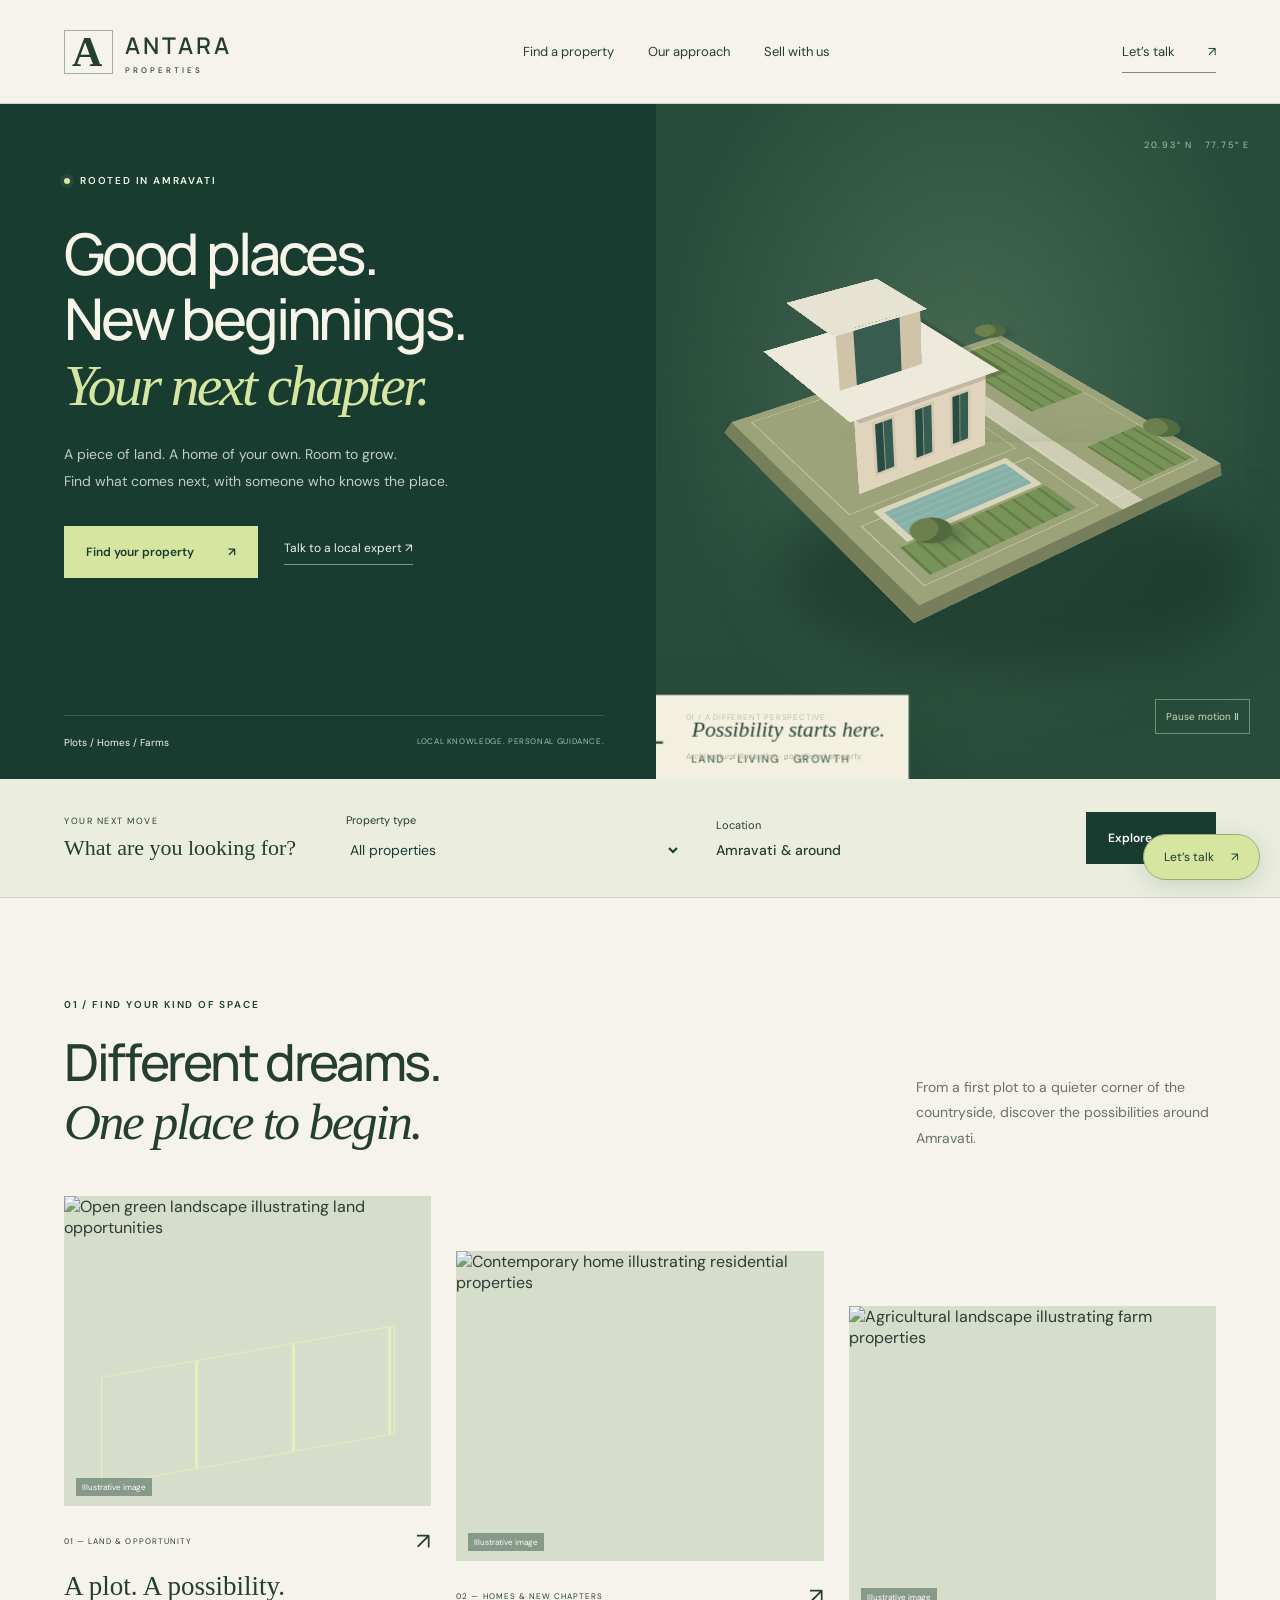
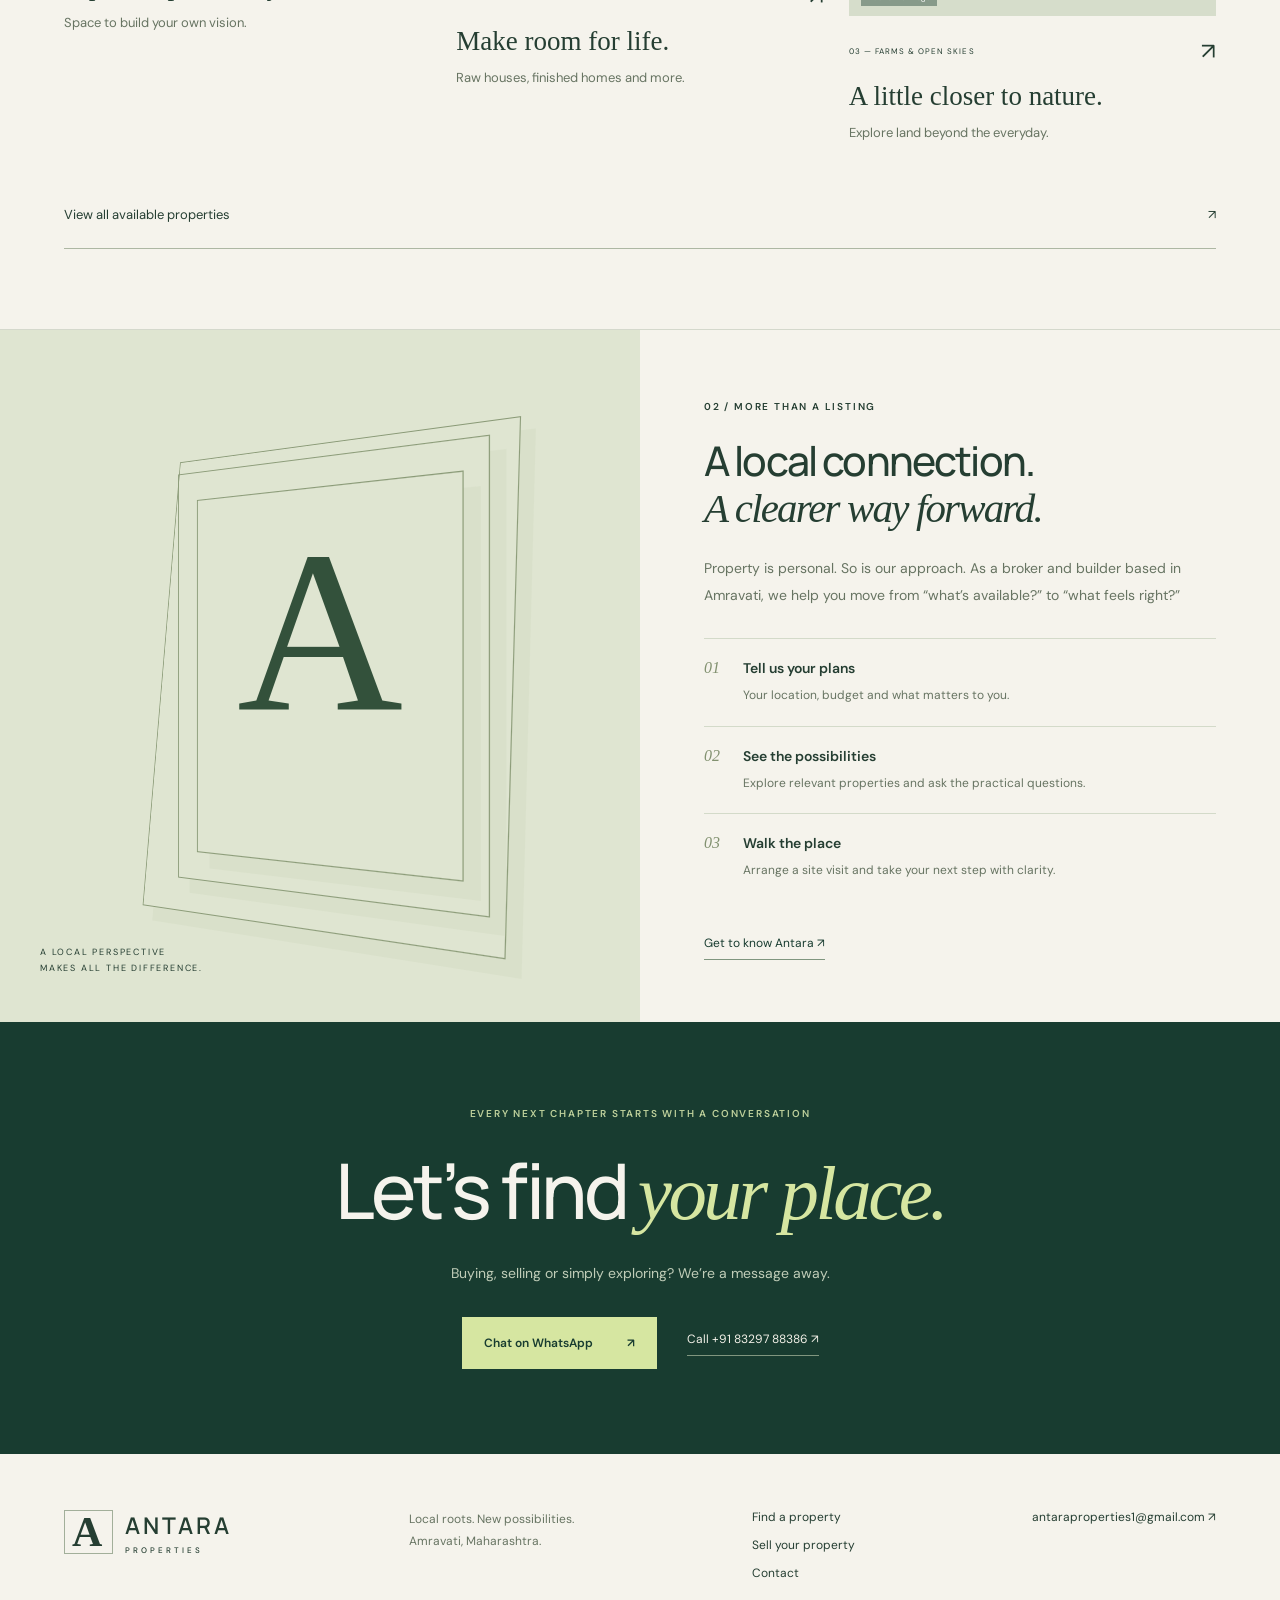
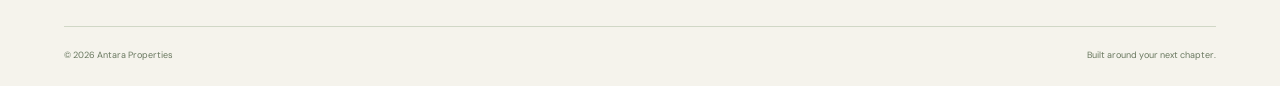
==== index.html @ 71b314fd "Redesign Antara homepage and make property photos optional" ====
<!doctype html>
<html lang="en"><head><meta charset="utf-8"><meta name="viewport" content="width=device-width,initial-scale=1"><meta name="description" content="Discover plots, farms, homes and builder properties in Amravati. A local property journey with Antara Properties."><meta name="theme-color" content="#183c30"><title>Antara Properties — Space for your next chapter</title><link rel="stylesheet" href="landing.css"><script defer src="config.js"></script><script defer src="landing.js"></script></head>
<body><header class="site-header"><a href="index.html" class="logo" aria-label="Antara Properties home"><span class="logo-symbol">A</span><span>ANTARA<small>PROPERTIES</small></span></a><nav aria-label="Main navigation"><a href="properties.html">Find a property</a><a href="#approach">Our approach</a><a href="sell-property.html">Sell with us</a></nav><a class="nav-contact" href="https://wa.me/918329788386" data-whatsapp>Let’s talk <span>↗</span></a></header>
<main><section class="hero" id="hero"><div class="hero-copy"><p class="overline"><span class="location-dot"></span> ROOTED IN AMRAVATI</p><h1>Good places.<br>New beginnings.<br><em>Your next chapter.</em></h1><p class="intro">A piece of land. A home of your own. Room to grow.<br>Find what comes next, with someone who knows the place.</p><div class="hero-actions"><a class="button light" href="properties.html">Find your property <span>↗</span></a><a class="text-link" href="https://wa.me/918329788386" data-whatsapp>Talk to a local expert <span>↗</span></a></div><div class="hero-bottom"><span>Plots / Homes / Farms</span><span>LOCAL KNOWLEDGE. PERSONAL GUIDANCE.</span></div></div>
<div class="hero-art" aria-label="Architectural illustration of a home and its surrounding land"><div class="art-grid"></div><span class="coordinate">20.93° N &nbsp; 77.75° E</span><div class="scene" id="scene"><div class="land-shadow"></div><div class="terrain"><div class="parcel p1"></div><div class="parcel p2"></div><div class="parcel p3"></div><div class="path"></div><div class="pool"></div><div class="garden g1"></div><div class="garden g2"></div><div class="garden g3"></div><div class="building"><div class="wall front"><i></i><i></i><i></i></div><div class="wall side"><i></i><i></i></div><div class="roof"></div><div class="upper-front"></div><div class="upper-side"></div><div class="upper-roof"></div></div><div class="tree t1"><i></i></div><div class="tree t2"><i></i></div><div class="tree t3"><i></i></div></div><div class="floating-label"><span class="tiny-cross">＋</span><div>Possibility starts here.<small>LAND · LIVING · GROWTH</small></div></div></div><div class="art-footer"><span>01 / A DIFFERENT PERSPECTIVE</span><button id="motionToggle" type="button" aria-pressed="false">Pause motion Ⅱ</button></div><span class="illustration-note">Architectural illustration · not a listed property</span></div></section>
<section class="search-strip" aria-label="Quick property search"><div><small>YOUR NEXT MOVE</small><strong>What are you looking for?</strong></div><form action="properties.html" id="quickSearch"><label><span>Property type</span><select id="category"><option value="all">All properties</option><option value="plot">Plots</option><option value="farm">Farm land</option><option value="unfinished_house">Raw houses</option><option value="row_house">Row houses</option><option value="flat">Flats</option><option value="villa">Villas</option><option value="builder_project">Builder projects</option></select></label><div class="search-location"><span>Location</span><strong>Amravati & around</strong></div><button class="button dark" type="submit">Explore <span>↗</span></button></form></section>
<section class="collection" id="collection"><div class="section-heading"><div><p class="overline">01 / FIND YOUR KIND OF SPACE</p><h2>Different dreams.<br><em>One place to begin.</em></h2></div><p>From a first plot to a quieter corner of the countryside, discover the possibilities around Amravati.</p></div><div class="category-grid"><a class="category-card plot-card" href="properties.html#plot"><div class="card-image"><img src="https://images.unsplash.com/photo-1500382017468-9049fed747ef?auto=format&fit=crop&w=1000&q=85" loading="lazy" alt="Open green landscape illustrating land opportunities"><div class="plot-lines"></div><span class="image-note">Illustrative image</span></div><div class="card-meta"><span>01 — LAND & OPPORTUNITY</span><span>↗</span></div><h3>A plot. A possibility.</h3><p>Space to build your own vision.</p></a><a class="category-card house-card" href="properties.html#unfinished_house"><div class="card-image"><img src="https://images.unsplash.com/photo-1600585154340-be6161a56a0c?auto=format&fit=crop&w=1000&q=85" loading="lazy" alt="Contemporary home illustrating residential properties"><span class="image-note">Illustrative image</span></div><div class="card-meta"><span>02 — HOMES & NEW CHAPTERS</span><span>↗</span></div><h3>Make room for life.</h3><p>Raw houses, finished homes and more.</p></a><a class="category-card farm-card" href="properties.html#farm"><div class="card-image"><img src="https://images.unsplash.com/photo-1500076656116-558758c991c1?auto=format&fit=crop&w=1000&q=85" loading="lazy" alt="Agricultural landscape illustrating farm properties"><span class="image-note">Illustrative image</span></div><div class="card-meta"><span>03 — FARMS & OPEN SKIES</span><span>↗</span></div><h3>A little closer to nature.</h3><p>Explore land beyond the everyday.</p></a></div><a class="all-properties" href="properties.html">View all available properties <span>↗</span></a></section>
<section class="perspective" id="approach"><div class="perspective-art" aria-hidden="true"><div class="frame frame-one"></div><div class="frame frame-two"></div><div class="frame frame-three"></div><span class="frame-word">A</span><span class="frame-caption">A LOCAL PERSPECTIVE<br>MAKES ALL THE DIFFERENCE.</span></div><div class="perspective-copy"><p class="overline">02 / MORE THAN A LISTING</p><h2>A local connection.<br><em>A clearer way forward.</em></h2><p>Property is personal. So is our approach. As a broker and builder based in Amravati, we help you move from “what’s available?” to “what feels right?”</p><div class="process"><div><span>01</span><div><h3>Tell us your plans</h3><p>Your location, budget and what matters to you.</p></div></div><div><span>02</span><div><h3>See the possibilities</h3><p>Explore relevant properties and ask the practical questions.</p></div></div><div><span>03</span><div><h3>Walk the place</h3><p>Arrange a site visit and take your next step with clarity.</p></div></div></div><a class="text-link green" href="about.html">Get to know Antara <span>↗</span></a></div></section>
<section class="conversation"><p class="overline">EVERY NEXT CHAPTER STARTS WITH A CONVERSATION</p><h2>Let’s find <em>your place.</em></h2><p>Buying, selling or simply exploring? We’re a message away.</p><div><a class="button light" href="https://wa.me/918329788386" data-whatsapp>Chat on WhatsApp <span>↗</span></a><a class="text-link" href="tel:+918329788386">Call +91 83297 88386 ↗</a></div></section></main>
<footer><div class="footer-main"><a class="logo" href="index.html"><span class="logo-symbol">A</span><span>ANTARA<small>PROPERTIES</small></span></a><p>Local roots. New possibilities.<br>Amravati, Maharashtra.</p><div><a href="properties.html">Find a property</a><a href="sell-property.html">Sell your property</a><a href="contact.html">Contact</a></div><a class="footer-email" href="mailto:antaraproperties1@gmail.com">antaraproperties1@gmail.com ↗</a></div><div class="footer-bottom"><span>© <span id="year">2026</span> Antara Properties</span><span>Built around your next chapter.</span></div></footer><a class="floating-wa" href="https://wa.me/918329788386" data-whatsapp aria-label="Chat with Antara on WhatsApp">Let’s talk <span>↗</span></a></body></html>
---- landing.css ----
@import url('https://fonts.googleapis.com/css2?family=DM+Sans:wght@400;500;600;700&family=Manrope:wght@400;500;600;700&display=swap');
:root{--forest:#183c30;--ink:#253e32;--cream:#f5f3ec;--lime:#d6e6a1;--motion:1}*{box-sizing:border-box}body{margin:0;background:var(--cream);color:var(--ink);font-family:'DM Sans',sans-serif}a{color:inherit;text-decoration:none}button,input,select{font:inherit}button,a,select{-webkit-tap-highlight-color:transparent}button{cursor:pointer}button:focus-visible,a:focus-visible,select:focus-visible{outline:3px solid #a68b3b;outline-offset:5px}h1,h2,h3,p{margin:0}em{font-family:Georgia,serif;font-weight:400}h2{font:500 clamp(34px,4vw,56px)/1.13 'Manrope',sans-serif;letter-spacing:-.045em}.site-header{height:104px;padding:0 5%;display:flex;align-items:center;justify-content:space-between;border-bottom:1px solid #ced3c8;background:var(--cream);position:relative;z-index:5}.logo{display:flex;gap:12px;align-items:center;font:600 23px 'Manrope',sans-serif;letter-spacing:.12em}.logo small{display:block;font:500 8px 'DM Sans';letter-spacing:.38em;margin-top:4px}.logo-symbol{font-family:Georgia,serif;font-size:42px;line-height:1;border:1px solid #a2af9a;padding:0 7px}.site-header nav{display:flex;gap:34px;font-size:13px}.nav-contact{border-bottom:1px solid #7c8b78;padding:12px 0;font-size:13px}.nav-contact span{margin-left:30px}.hero{display:grid;grid-template-columns:1.05fr 1fr;min-height:675px;background:var(--forest);color:#f7f4e8;overflow:hidden}.hero-copy{padding:70px 4vw 30px 5vw;display:flex;flex-direction:column;position:relative;z-index:2}.overline{font-size:10px;letter-spacing:.18em;font-weight:600;display:flex;align-items:center;gap:10px}.location-dot{width:6px;height:6px;background:var(--lime);border-radius:50%;box-shadow:0 0 0 4px #d6e6a114}.hero h1{font:500 clamp(40px,4.5vw,72px)/1.13 'Manrope',sans-serif;letter-spacing:-.055em;margin:34px 0 23px}.hero h1 em{color:var(--lime);letter-spacing:-.05em}.intro{font-size:14px;line-height:1.9;color:#c1cec0;max-width:460px}.hero-actions{display:flex;gap:26px;align-items:center;margin:32px 0 60px}.button{border:0;padding:18px 22px;display:inline-flex;align-items:center;justify-content:space-between;gap:34px;font-size:12px;font-weight:600;min-height:52px}.button.light{background:var(--lime);color:var(--forest)}.button.dark{background:var(--forest);color:white}.button span,.text-link span{display:inline-block;transition:transform .25s}.button:hover span,.text-link:hover span{transform:translate(3px,-3px)}.text-link{font-size:12px;border-bottom:1px solid #80967f;padding-bottom:8px;color:#f3f1e8}.hero-bottom{display:flex;justify-content:space-between;border-top:1px solid #ffffff26;padding-top:20px;font-size:10px;gap:20px;margin-top:auto}.hero-bottom span:last-child{font-size:8px;letter-spacing:.08em;color:#aabcaa}.hero-art{position:relative;background:radial-gradient(ellipse at 50% 40%,#456852,#284c3b 70%);perspective:1000px;overflow:hidden}.art-grid{position:absolute;inset:0;background-image:linear-gradient(#b7c6a808 1px,transparent 1px),linear-gradient(90deg,#b7c6a808 1px,transparent 1px);background-size:45px 45px;mask-image:linear-gradient(transparent,#000,transparent)}.coordinate{position:absolute;top:35px;right:30px;font-size:9px;letter-spacing:.2em;color:#b0bea9}.scene{position:absolute;inset:0;transform:translateY(calc(var(--scroll,0)*35px));transform-style:preserve-3d}.terrain{position:absolute;width:350px;height:350px;left:50%;top:50%;margin:-175px;transform:rotateX(calc(58deg + var(--ry,0deg))) rotateZ(calc(-36deg + var(--rx,0deg)));transform-style:preserve-3d;background:#9ca37b;box-shadow:-1px 1px #777e5b,-2px 2px #777e5b,-3px 3px #777e5b,-4px 4px #777e5b,-5px 5px #777e5b,-6px 6px #777e5b,-7px 7px #777e5b,-8px 8px #777e5b,-9px 9px #777e5b,-10px 10px #777e5b,-11px 11px #777e5b,-12px 12px #777e5b,-13px 13px #777e5b,-14px 14px #777e5b,-15px 15px #777e5b;transition:transform .15s linear}.land-shadow{position:absolute;left:20%;right:5%;height:200px;top:55%;background:#102d2280;filter:blur(30px);border-radius:50%}.parcel{position:absolute;border:1px solid #e5edb59c;transform:translateZ(2px)}.p1{inset:15px 15px 15px 220px}.p2{left:15px;top:15px;width:190px;height:200px}.p3{left:15px;bottom:15px;width:190px;height:100px}.path{position:absolute;left:220px;top:0;width:26px;height:350px;background:#cfceb4}.garden{position:absolute;background:repeating-linear-gradient(90deg,#657d49 0 3px,#789358 3px 15px);transform:translateZ(3px)}.g1{width:72px;height:150px;right:17px;top:20px}.g2{width:70px;height:75px;right:18px;bottom:20px}.g3{width:160px;height:45px;bottom:23px;left:26px}.pool{position:absolute;width:150px;height:55px;left:35px;top:224px;background:repeating-linear-gradient(0deg,#87b1a8 0 7px,#91b9ae 7px 9px);border:7px solid #d8d5b9;transform:translateZ(3px)}.building{position:absolute;left:40px;top:40px;width:145px;height:150px;transform-style:preserve-3d}.wall{position:absolute;background:#e0d5bc;display:flex;justify-content:space-evenly;align-items:center;transform-origin:bottom;backface-visibility:visible}.front{width:145px;height:85px;bottom:0;transform:rotateX(-90deg)}.side{width:150px;height:85px;left:145px;bottom:0;transform-origin:left bottom;transform:rotateZ(-90deg) rotateX(-90deg);background:#bdb598}.wall i{width:24px;height:58px;background:linear-gradient(90deg,#284b44 45%,#999d85 45% 50%,#365d52 50%);border:3px solid #d3c8b0}.roof{position:absolute;inset:-9px;background:#eeeadb;transform:translateZ(85px);box-shadow:6px 7px 0 #0002}.upper-front{position:absolute;width:90px;height:58px;left:12px;bottom:45px;background:linear-gradient(90deg,#d0c4a8 20%,#385c50 20% 75%,#d0c4a8 75%);transform-origin:bottom;transform:translateZ(85px) rotateX(-90deg)}.upper-side{position:absolute;left:102px;bottom:45px;width:80px;height:58px;background:#b6af95;transform-origin:left bottom;transform:translateZ(85px) rotateZ(-90deg) rotateX(-90deg)}.upper-roof{position:absolute;left:7px;top:20px;width:100px;height:90px;background:#e7e3d3;transform:translateZ(143px)}.tree{position:absolute;width:25px;height:25px;background:#3f5d3b;border-radius:50%;transform:translateZ(35px);box-shadow:8px 12px 15px #273d3866}.tree i{position:absolute;inset:-5px;background:#6c804e;border-radius:50%;transform:translateZ(12px);box-shadow:inset -8px -8px #526a40}.t1{left:25px;bottom:25px}.t2{right:35px;top:30px}.t3{right:30px;bottom:30px}.floating-label{position:absolute;left:12%;bottom:21%;display:flex;align-items:center;gap:15px;padding:17px;background:#f4f0df;color:#264335;box-shadow:0 20px 50px #10271b33;transform:translate3d(calc(var(--rx,0deg)*0),0,50px);font:italic 18px Georgia}.floating-label small{display:block;font:8px 'DM Sans';letter-spacing:.14em;margin-top:7px}.tiny-cross{font:26px sans-serif}.art-footer{position:absolute;bottom:45px;left:30px;right:30px;display:flex;justify-content:space-between;align-items:center;color:#b8c6ac;font-size:8px;letter-spacing:.1em}.art-footer button{color:#cbd7bd;border:1px solid #769074;background:transparent;padding:10px;font-size:10px}.illustration-note{position:absolute;bottom:18px;left:30px;font-size:8px;color:#a6b49e}.search-strip{padding:33px 5%;border-bottom:1px solid #d0d5c7;display:flex;align-items:center;gap:50px;background:#ebeede}.search-strip small{font-size:9px;letter-spacing:.17em;display:block;margin-bottom:8px}.search-strip>div>strong{font:22px Georgia}.search-strip form{display:flex;flex:1;align-items:center;gap:35px}.search-strip label,.search-location{flex:1;font-size:11px;display:grid;gap:9px}.search-strip select{border:0;background:transparent;color:var(--forest);padding:4px 0;font-size:14px;width:100%}.search-location strong{font-size:14px;font-weight:500}.collection{padding:100px 5% 80px}.section-heading{display:flex;justify-content:space-between;align-items:end;gap:40px;margin-bottom:45px}.section-heading .overline{margin-bottom:22px}.section-heading>p{max-width:300px;font-size:14px;line-height:1.8;color:#687462}.category-grid{display:grid;grid-template-columns:1fr 1fr 1fr;gap:25px;perspective:1200px}.category-card{transform-style:preserve-3d;transition:transform .4s}.category-card:hover{transform:translateY(-9px) rotateY(-3deg)}.card-image{height:310px;overflow:hidden;position:relative;background:#d6ddcb}.card-image img{width:100%;height:115%;object-fit:cover;transform:translateY(calc(var(--travel,0)*-30px));filter:saturate(.65);transition:filter .5s}.category-card:hover img{filter:saturate(1)}.house-card{padding-top:55px}.farm-card{padding-top:110px}.card-meta{display:flex;justify-content:space-between;align-items:center;font-size:8px;letter-spacing:.13em;padding:20px 0 15px}.card-meta>span:last-child{font-size:23px}.category-card h3{font:27px Georgia;margin-bottom:12px}.category-card p{font-size:13px;color:#677462}.image-note{position:absolute;bottom:10px;left:12px;color:#fff;background:#183c306b;padding:4px 6px;font-size:8px}.plot-lines{position:absolute;inset:50% 10% 15%;border:1px solid #e8edbd;transform:skewY(-10deg);background:repeating-linear-gradient(90deg,transparent 0 32%,#e8edbd 32% 33%);pointer-events:none}.all-properties{display:flex;justify-content:space-between;border-bottom:1px solid #adb7a3;padding:25px 0;font-size:13px;margin-top:40px}.perspective{display:grid;grid-template-columns:1fr 1fr;border-top:1px solid #d4d8cc}.perspective-art{position:relative;background:#dfe5d1;min-height:680px;overflow:hidden;perspective:800px}.frame{position:absolute;inset:100px 20%;border:1px solid #8b9b78;transform:rotateY(calc(-25deg + var(--travel,0)*35deg)) rotateX(8deg);box-shadow:14px 14px 0 #b3c19b22;transition:transform .2s}.frame-two{inset:140px 25%;transform:translateZ(50px) rotateY(calc(-25deg + var(--travel,0)*35deg))}.frame-three{inset:180px 30%;transform:translateZ(100px) rotateY(calc(-25deg + var(--travel,0)*35deg))}.frame-word{position:absolute;inset:170px 0;text-align:center;font:230px Georgia;color:#33513b}.frame-caption{position:absolute;bottom:45px;left:40px;font-size:9px;letter-spacing:.2em;line-height:1.8}.perspective-copy{padding:70px 5vw}.perspective-copy h2{margin:24px 0;font-size:clamp(30px,3.2vw,48px)}.perspective-copy>p:not(.overline){font-size:14px;line-height:1.9;color:#677462}.process{margin:30px 0}.process>div{display:flex;gap:23px;padding:20px 0;border-top:1px solid #d3dac9}.process>div>span{font:italic 16px Georgia;color:#829170}.process h3{font-size:14px;font-weight:600;margin-bottom:8px}.process p{font-size:12px;color:#677462;line-height:1.7}.green{color:var(--forest)}.conversation{background:var(--forest);color:var(--cream);padding:85px 5%;text-align:center}.conversation .overline{justify-content:center;color:#bed09b}.conversation h2{font-size:clamp(42px,6vw,85px);margin:27px 0}.conversation h2 em{color:var(--lime)}.conversation>p:not(.overline){font-size:14px;color:#c0cdb8}.conversation>div{display:flex;justify-content:center;gap:30px;align-items:center;margin-top:35px}footer{padding:55px 5% 25px}.footer-main{display:flex;justify-content:space-between;gap:30px;align-items:start}.footer-main p{font-size:12px;line-height:1.8;color:#677462}.footer-main>div{display:grid;gap:12px;font-size:12px}.footer-email{font-size:12px}.footer-bottom{display:flex;justify-content:space-between;font-size:9px;border-top:1px solid #d0d7c6;margin-top:45px;padding-top:22px;color:#68775e}.floating-wa{position:fixed;right:20px;bottom:20px;background:var(--lime);color:var(--forest);padding:14px 20px;border:1px solid #9cac77;border-radius:30px;font-size:12px;z-index:10;box-shadow:0 5px 25px #102d2226}.floating-wa span{margin-left:14px}@media(min-width:1500px){.hero-copy{padding-top:100px}.hero-art .terrain{width:400px;height:400px}.hero{min-height:780px}}@media(max-width:1000px){.hero{grid-template-columns:1fr 1fr}.hero-actions{align-items:start;flex-direction:column;gap:20px}.terrain{scale:.8}.hero h1{font-size:45px}.floating-label{left:5%;font-size:15px}.hero-bottom{display:block;line-height:2}.search-strip{gap:25px}.search-strip form{gap:20px}.search-location{display:none}.footer-main{flex-wrap:wrap}.category-card h3{font-size:23px}}@media(max-width:700px){.site-header{height:85px}.site-header nav{display:none}.logo{font-size:19px}.logo-symbol{font-size:35px}.hero{grid-template-columns:1fr}.hero-copy{padding:40px 6% 25px}.hero h1{font-size:clamp(37px,9vw,60px);margin-top:24px}.intro{font-size:13px}.hero-actions{flex-direction:row;align-items:center;gap:20px;margin-bottom:30px}.button{padding:16px;gap:18px}.text-link{font-size:11px}.hero-bottom{display:flex;font-size:9px}.hero-bottom span:last-child{display:none}.hero-art{height:425px}.terrain{scale:.72;top:52%}.floating-label{left:10%;bottom:18%}.coordinate{top:18px;right:20px}.art-footer{bottom:33px;left:20px;right:20px}.illustration-note{left:20px;bottom:12px}.search-strip{padding:25px 6%;display:block}.search-strip>div{margin-bottom:20px}.search-strip form{gap:12px}.search-strip label{min-width:0}.collection{padding:60px 6%}.section-heading{display:block}.section-heading>p{margin-top:20px;max-width:none;font-size:13px}.category-grid{grid-template-columns:1fr;gap:35px}.house-card,.farm-card{padding-top:0}.card-image{height:320px}.category-card:hover{transform:none}.perspective{grid-template-columns:1fr}.perspective-art{min-height:360px}.frame{inset:30px 20%}.frame-two{inset:60px 25%}.frame-three{inset:90px 30%}.frame-word{inset:60px 0;font-size:200px}.frame-caption{left:25px;bottom:20px}.perspective-copy{padding:45px 6%}.conversation{padding:60px 6%}.conversation .overline{font-size:8px;line-height:1.8}.conversation>div{flex-direction:column;gap:22px}.footer-main{display:grid;grid-template-columns:1fr 1fr;gap:30px}.footer-email{grid-column:1/-1}.footer-bottom{gap:20px;padding-bottom:35px}.floating-wa{font-size:11px;padding:12px 16px}}
@media(prefers-reduced-motion:reduce){*,*:before,*:after{animation:none!important;transition:none!important;scroll-behavior:auto!important}.scene,.card-image img{transform:none!important}.terrain{transform:rotateX(58deg) rotateZ(-36deg)!important}}
/* Keep the annotation in front of the architectural model. */
.floating-label{transform:translateZ(260px);bottom:12%;left:8%;font-size:16px}
@media(max-width:700px){.floating-label{bottom:17%;left:6%;padding:12px;font-size:14px}}
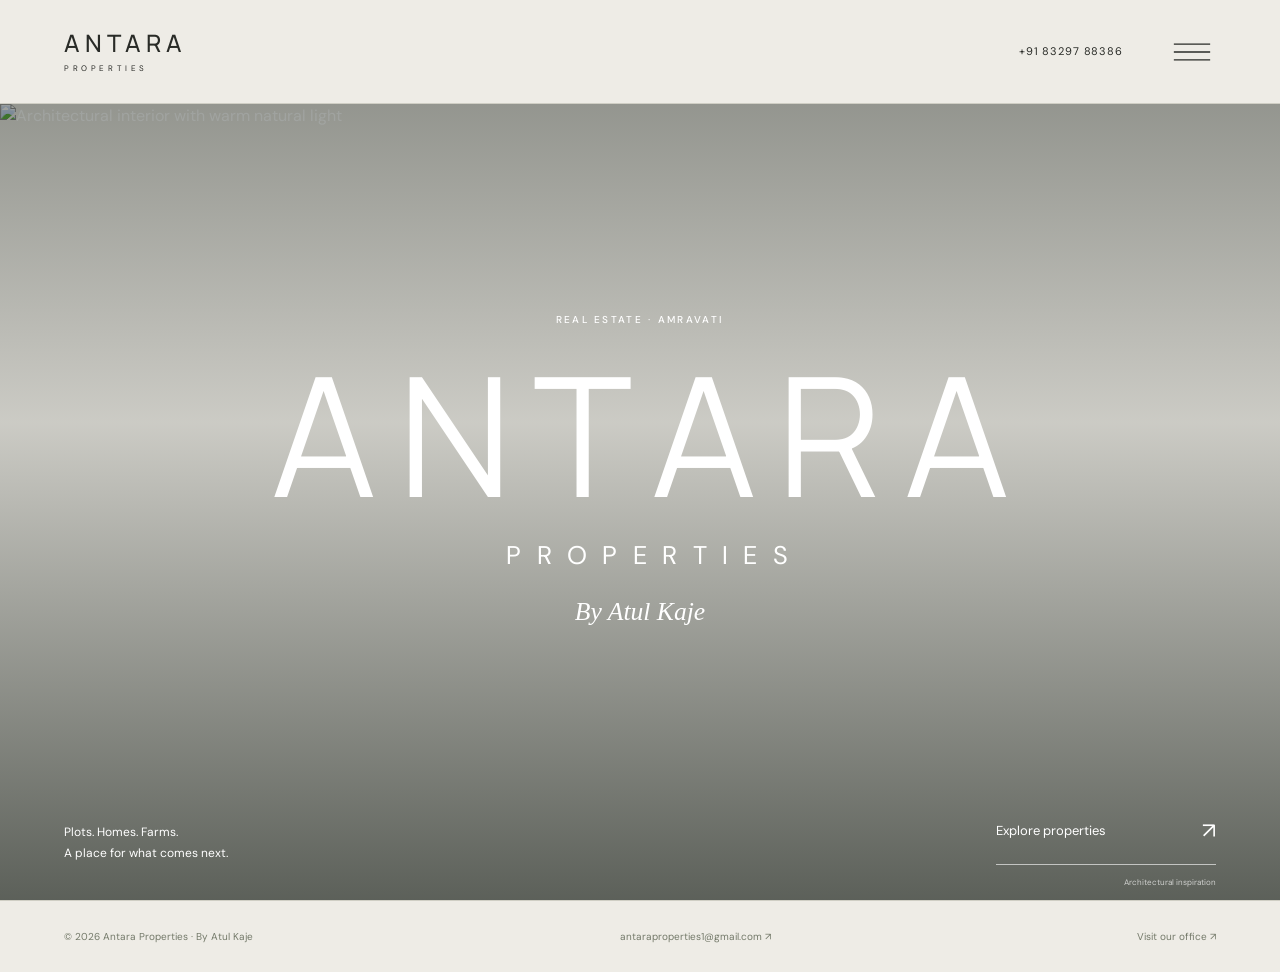
==== commit dc23ec95: "Hero section and main changes" ====
--- a/index.html
+++ b/index.html
@@ -1,10 +1 @@
-<!doctype html>
-<html lang="en"><head><meta charset="utf-8"><meta name="viewport" content="width=device-width,initial-scale=1"><meta name="description" content="Discover plots, farms, homes and builder properties in Amravati. A local property journey with Antara Properties."><meta name="theme-color" content="#183c30"><title>Antara Properties — Space for your next chapter</title><link rel="stylesheet" href="landing.css"><script defer src="config.js"></script><script defer src="landing.js"></script></head>
-<body><header class="site-header"><a href="index.html" class="logo" aria-label="Antara Properties home"><span class="logo-symbol">A</span><span>ANTARA<small>PROPERTIES</small></span></a><nav aria-label="Main navigation"><a href="properties.html">Find a property</a><a href="#approach">Our approach</a><a href="sell-property.html">Sell with us</a></nav><a class="nav-contact" href="https://wa.me/918329788386" data-whatsapp>Let’s talk <span>↗</span></a></header>
-<main><section class="hero" id="hero"><div class="hero-copy"><p class="overline"><span class="location-dot"></span> ROOTED IN AMRAVATI</p><h1>Good places.<br>New beginnings.<br><em>Your next chapter.</em></h1><p class="intro">A piece of land. A home of your own. Room to grow.<br>Find what comes next, with someone who knows the place.</p><div class="hero-actions"><a class="button light" href="properties.html">Find your property <span>↗</span></a><a class="text-link" href="https://wa.me/918329788386" data-whatsapp>Talk to a local expert <span>↗</span></a></div><div class="hero-bottom"><span>Plots / Homes / Farms</span><span>LOCAL KNOWLEDGE. PERSONAL GUIDANCE.</span></div></div>
-<div class="hero-art" aria-label="Architectural illustration of a home and its surrounding land"><div class="art-grid"></div><span class="coordinate">20.93° N &nbsp; 77.75° E</span><div class="scene" id="scene"><div class="land-shadow"></div><div class="terrain"><div class="parcel p1"></div><div class="parcel p2"></div><div class="parcel p3"></div><div class="path"></div><div class="pool"></div><div class="garden g1"></div><div class="garden g2"></div><div class="garden g3"></div><div class="building"><div class="wall front"><i></i><i></i><i></i></div><div class="wall side"><i></i><i></i></div><div class="roof"></div><div class="upper-front"></div><div class="upper-side"></div><div class="upper-roof"></div></div><div class="tree t1"><i></i></div><div class="tree t2"><i></i></div><div class="tree t3"><i></i></div></div><div class="floating-label"><span class="tiny-cross">＋</span><div>Possibility starts here.<small>LAND · LIVING · GROWTH</small></div></div></div><div class="art-footer"><span>01 / A DIFFERENT PERSPECTIVE</span><button id="motionToggle" type="button" aria-pressed="false">Pause motion Ⅱ</button></div><span class="illustration-note">Architectural illustration · not a listed property</span></div></section>
-<section class="search-strip" aria-label="Quick property search"><div><small>YOUR NEXT MOVE</small><strong>What are you looking for?</strong></div><form action="properties.html" id="quickSearch"><label><span>Property type</span><select id="category"><option value="all">All properties</option><option value="plot">Plots</option><option value="farm">Farm land</option><option value="unfinished_house">Raw houses</option><option value="row_house">Row houses</option><option value="flat">Flats</option><option value="villa">Villas</option><option value="builder_project">Builder projects</option></select></label><div class="search-location"><span>Location</span><strong>Amravati & around</strong></div><button class="button dark" type="submit">Explore <span>↗</span></button></form></section>
-<section class="collection" id="collection"><div class="section-heading"><div><p class="overline">01 / FIND YOUR KIND OF SPACE</p><h2>Different dreams.<br><em>One place to begin.</em></h2></div><p>From a first plot to a quieter corner of the countryside, discover the possibilities around Amravati.</p></div><div class="category-grid"><a class="category-card plot-card" href="properties.html#plot"><div class="card-image"><img src="https://images.unsplash.com/photo-1500382017468-9049fed747ef?auto=format&fit=crop&w=1000&q=85" loading="lazy" alt="Open green landscape illustrating land opportunities"><div class="plot-lines"></div><span class="image-note">Illustrative image</span></div><div class="card-meta"><span>01 — LAND & OPPORTUNITY</span><span>↗</span></div><h3>A plot. A possibility.</h3><p>Space to build your own vision.</p></a><a class="category-card house-card" href="properties.html#unfinished_house"><div class="card-image"><img src="https://images.unsplash.com/photo-1600585154340-be6161a56a0c?auto=format&fit=crop&w=1000&q=85" loading="lazy" alt="Contemporary home illustrating residential properties"><span class="image-note">Illustrative image</span></div><div class="card-meta"><span>02 — HOMES & NEW CHAPTERS</span><span>↗</span></div><h3>Make room for life.</h3><p>Raw houses, finished homes and more.</p></a><a class="category-card farm-card" href="properties.html#farm"><div class="card-image"><img src="https://images.unsplash.com/photo-1500076656116-558758c991c1?auto=format&fit=crop&w=1000&q=85" loading="lazy" alt="Agricultural landscape illustrating farm properties"><span class="image-note">Illustrative image</span></div><div class="card-meta"><span>03 — FARMS & OPEN SKIES</span><span>↗</span></div><h3>A little closer to nature.</h3><p>Explore land beyond the everyday.</p></a></div><a class="all-properties" href="properties.html">View all available properties <span>↗</span></a></section>
-<section class="perspective" id="approach"><div class="perspective-art" aria-hidden="true"><div class="frame frame-one"></div><div class="frame frame-two"></div><div class="frame frame-three"></div><span class="frame-word">A</span><span class="frame-caption">A LOCAL PERSPECTIVE<br>MAKES ALL THE DIFFERENCE.</span></div><div class="perspective-copy"><p class="overline">02 / MORE THAN A LISTING</p><h2>A local connection.<br><em>A clearer way forward.</em></h2><p>Property is personal. So is our approach. As a broker and builder based in Amravati, we help you move from “what’s available?” to “what feels right?”</p><div class="process"><div><span>01</span><div><h3>Tell us your plans</h3><p>Your location, budget and what matters to you.</p></div></div><div><span>02</span><div><h3>See the possibilities</h3><p>Explore relevant properties and ask the practical questions.</p></div></div><div><span>03</span><div><h3>Walk the place</h3><p>Arrange a site visit and take your next step with clarity.</p></div></div></div><a class="text-link green" href="about.html">Get to know Antara <span>↗</span></a></div></section>
-<section class="conversation"><p class="overline">EVERY NEXT CHAPTER STARTS WITH A CONVERSATION</p><h2>Let’s find <em>your place.</em></h2><p>Buying, selling or simply exploring? We’re a message away.</p><div><a class="button light" href="https://wa.me/918329788386" data-whatsapp>Chat on WhatsApp <span>↗</span></a><a class="text-link" href="tel:+918329788386">Call +91 83297 88386 ↗</a></div></section></main>
-<footer><div class="footer-main"><a class="logo" href="index.html"><span class="logo-symbol">A</span><span>ANTARA<small>PROPERTIES</small></span></a><p>Local roots. New possibilities.<br>Amravati, Maharashtra.</p><div><a href="properties.html">Find a property</a><a href="sell-property.html">Sell your property</a><a href="contact.html">Contact</a></div><a class="footer-email" href="mailto:antaraproperties1@gmail.com">antaraproperties1@gmail.com ↗</a></div><div class="footer-bottom"><span>© <span id="year">2026</span> Antara Properties</span><span>Built around your next chapter.</span></div></footer><a class="floating-wa" href="https://wa.me/918329788386" data-whatsapp aria-label="Chat with Antara on WhatsApp">Let’s talk <span>↗</span></a></body></html>
+<!doctype html><html lang="en"><head><meta charset="utf-8"><meta name="viewport" content="width=device-width,initial-scale=1"><meta name="theme-color" content="#eeece6"><title>Antara Properties by Atul Kaje | Antara Properties</title><link rel="stylesheet" href="site-theme.css"><script defer src="site-theme.js"></script></head><body class="ap-site ap-home-page"><header class="ap-header"><a class="ap-wordmark" href="index.html" aria-label="Antara Properties home">ANTARA<span>PROPERTIES</span></a><div class="ap-header-right"><a class="ap-header-contact" href="tel:+918329788386">+91 83297 88386</a><button class="ap-menu-button" type="button" aria-label="Open navigation menu" aria-controls="ap-menu" aria-expanded="false"><svg viewBox="0 0 48 32" aria-hidden="true"><path d="M4 7H44"/><path d="M4 16H44"/><path d="M4 25H44"/></svg></button></div></header><dialog id="ap-menu" class="ap-menu" aria-label="Main navigation"><div class="ap-menu-top"><span>ANTARA PROPERTIES</span><button type="button" class="ap-menu-close" aria-label="Close navigation menu">CLOSE <span>×</span></button></div><nav aria-label="Main navigation"><a href="index.html"><small>01</small>Home</a><a href="properties.html"><small>02</small>Properties</a><a href="builder-project.html"><small>03</small>Builder projects</a><a href="sell-property.html"><small>04</small>Sell your property</a><a href="about.html"><small>05</small>About</a><a href="contact.html"><small>06</small>Contact</a></nav><div class="ap-menu-bottom"><span>BY ATUL KAJE · AMRAVATI</span><a href="https://wa.me/918329788386" target="_blank" rel="noopener">WhatsApp ↗</a></div></dialog><main class="ap-home"><img class="ap-hero-image" src="https://images.unsplash.com/photo-1600607687920-4e2a09cf159d?auto=format&fit=crop&w=2400&q=90" alt="Architectural interior with warm natural light"><div class="ap-hero-shade"></div><div class="ap-hero-content"><p class="ap-kicker">REAL ESTATE · AMRAVATI</p><h1>ANTARA<span>PROPERTIES</span></h1><p class="ap-signature">By Atul Kaje</p></div><div class="ap-hero-bottom"><p>Plots. Homes. Farms.<br>A place for what comes next.</p><a class="ap-hero-cta" href="properties.html">Explore properties <span>↗</span></a><span class="ap-image-caption">Architectural inspiration</span></div></main><footer class="ap-footer"><span>© <span data-year>2026</span> Antara Properties · By Atul Kaje</span><a href="mailto:antaraproperties1@gmail.com">antaraproperties1@gmail.com ↗</a><a href="contact.html">Visit our office ↗</a></footer></body></html>
--- a/site-theme.css
+++ b/site-theme.css
@@ -0,0 +1,5 @@
+@import url('https://fonts.googleapis.com/css2?family=DM+Sans:wght@400;500;600&family=Manrope:wght@400;500;600&display=swap');
+:root{--ap-paper:#eeece6;--ap-ink:#292b27;--ap-muted:#75766c;--ap-line:#cfcec4}*{box-sizing:border-box}.ap-site{margin:0;background:var(--ap-paper);color:var(--ap-ink);font-family:'DM Sans',Arial,sans-serif;line-height:1.5}.ap-site a{color:inherit;text-decoration:none}.ap-site button,.ap-site input,.ap-site select,.ap-site textarea{font:inherit}.ap-site button{cursor:pointer}.ap-site :focus-visible{outline:2px solid #9b7047;outline-offset:5px}.ap-header{height:104px;display:flex;align-items:center;justify-content:space-between;padding:0 5%;border-bottom:1px solid var(--ap-line);position:relative;z-index:20;background:var(--ap-paper)}.ap-wordmark{font:500 24px/1.1 'Manrope',sans-serif;letter-spacing:.2em}.ap-wordmark span{display:block;font:400 8px 'DM Sans';letter-spacing:.45em;margin-top:6px}.ap-header-right{display:flex;align-items:center;gap:45px}.ap-header-contact{font-size:11px;letter-spacing:.08em} .ap-menu-button{display:flex;align-items:center;justify-content:center;border:0;background:transparent;color:inherit;min-width:48px;min-height:48px;padding:6px 0;overflow:hidden}.ap-menu-button svg{width:42px;height:32px;overflow:hidden}.ap-menu-button path{fill:none;stroke:currentColor;stroke-width:1.5;stroke-linecap:square;transform-origin:center;transition:transform .55s cubic-bezier(.22,1,.36,1)}.ap-menu-button path:nth-child(2){transition-delay:.06s}.ap-menu-button path:nth-child(3){transition-delay:.12s}.ap-menu-button:hover path:nth-child(1),.ap-menu-button:focus-visible path:nth-child(1){transform:translateX(7px) scaleX(.65)}.ap-menu-button:hover path:nth-child(2),.ap-menu-button:focus-visible path:nth-child(2){transform:translateX(-4px) scaleX(.85)}.ap-menu-button:hover path:nth-child(3),.ap-menu-button:focus-visible path:nth-child(3){transform:translateX(7px) scaleX(.65)}.ap-menu-button:active svg{transform:scale(.93)}.ap-menu{position:fixed;inset:0;width:100%;height:100dvh;max-width:none;max-height:none;padding:35px 7%;border:0;margin:0;background:#242721;color:var(--ap-paper);z-index:100}.ap-menu::backdrop{background:#242721}.ap-menu[open]{display:flex;flex-direction:column;animation:ap-menu-enter .4s cubic-bezier(.2,.7,.2,1)}@keyframes ap-menu-enter{from{opacity:0;transform:translateY(-18px)}to{opacity:1;transform:none}}.ap-menu-top,.ap-menu-bottom{display:flex;align-items:center;justify-content:space-between;gap:25px;font-size:10px;letter-spacing:.15em}.ap-menu-close{color:inherit;background:none;border:0;display:flex;align-items:center;gap:20px;padding:10px;font-size:10px;letter-spacing:.12em}.ap-menu-close span{font-size:34px;font-weight:300;line-height:1}.ap-menu nav{display:grid;gap:8px;margin:auto 0;padding:20px 0}.ap-menu nav a{display:flex;gap:25px;align-items:baseline;font:400 clamp(28px,4.6vw,65px)/1.3 'Manrope';letter-spacing:-.04em;width:fit-content;transition:color .2s,transform .2s}.ap-menu nav a:hover{color:#c3bd9c;transform:translateX(10px)}.ap-menu nav a[aria-current=page]{color:#b8b193}.ap-menu nav small{font:10px 'DM Sans';letter-spacing:.05em;color:#909784}.ap-menu-bottom{border-top:1px solid #5d6153;padding-top:25px}.ap-home{min-height:calc(100svh - 104px);position:relative;isolation:isolate;display:flex;flex-direction:column;justify-content:center;overflow:hidden;color:#fff;max-height:1100px}.ap-hero-image{position:absolute;inset:0;width:100%;height:100%;object-fit:cover;object-position:50% 55%;z-index:-3}.ap-hero-shade{position:absolute;inset:0;background:linear-gradient(180deg,#171e176b,#171e1729 40%,#171e17ad);z-index:-2}.ap-hero-content{text-align:center;padding:70px 20px 135px}.ap-kicker{font-size:10px;font-weight:500;letter-spacing:.23em;text-transform:uppercase;margin:0 0 30px}.ap-hero-content h1{font:400 clamp(70px,13vw,200px)/.92 'Manrope',Arial,sans-serif;letter-spacing:.13em;margin:0;padding-left:.13em}.ap-hero-content h1 span{display:block;font:400 clamp(13px,2vw,27px) 'DM Sans';letter-spacing:.6em;margin-top:28px;padding-left:.3em}.ap-signature{font:italic clamp(20px,2vw,29px) Georgia,serif;margin:25px 0 0}.ap-hero-bottom{position:absolute;bottom:35px;left:5%;right:5%;display:flex;align-items:end;justify-content:space-between;gap:25px}.ap-hero-bottom p{font-size:12px;line-height:1.8;margin:0}.ap-hero-cta{display:flex;align-items:center;justify-content:space-between;gap:50px;padding:17px 0;border-bottom:1px solid #ffffff9c;font-size:13px;min-width:220px}.ap-hero-cta span{font-size:22px}.ap-image-caption{position:absolute;right:0;bottom:-23px;font-size:8px;color:#ffffffb3}.ap-page{max-width:1350px;padding:65px 5% 85px;margin:auto}.ap-page-heading{padding-bottom:45px;border-bottom:1px solid var(--ap-line);margin-bottom:45px}.ap-page-heading h1,.ap-site .shell h1{font:400 clamp(38px,5.5vw,76px)/1.08 'Manrope';letter-spacing:-.05em;margin:0 0 20px}.ap-page-heading p:not(.ap-kicker){font-size:14px;color:var(--ap-muted);max-width:540px;margin:25px 0 0}.ap-page h2{font:400 clamp(25px,2.6vw,38px)/1.25 'Manrope';letter-spacing:-.035em;margin:0 0 28px}.ap-contact-grid{display:grid;grid-template-columns:1fr 1.1fr;gap:8%}.ap-contact-info .ap-kicker{margin-bottom:20px}.ap-contact-info address{font-style:normal;font-size:18px;line-height:1.8;margin-bottom:30px}.ap-contact-links{display:grid;margin-bottom:25px}.ap-contact-links a{padding:17px 0;border-top:1px solid var(--ap-line);font-size:15px;overflow-wrap:anywhere}.ap-contact-links small{display:block;font-size:9px;letter-spacing:.17em;color:var(--ap-muted);margin-bottom:7px}.ap-muted{font-size:12px;color:var(--ap-muted)}.ap-form-panel{background:#f7f6f1;padding:32px;border:1px solid var(--ap-line)}.form-grid{display:grid;grid-template-columns:1fr 1fr;gap:20px}.field{display:grid;gap:8px}.field.full{grid-column:1/-1}.field label{font-size:10px;text-transform:uppercase;letter-spacing:.09em;color:#616558}.field input,.field select,.field textarea{width:100%;background:transparent;color:var(--ap-ink);border:1px solid #c7c9be;padding:12px;border-radius:0;min-height:46px;font-size:14px}.field textarea{min-height:110px;resize:vertical}.ap-site .btn{display:inline-flex;padding:14px 20px;align-items:center;justify-content:center;gap:15px;border:1px solid #34372e;background:transparent;color:var(--ap-ink);font-size:12px;border-radius:0;cursor:pointer}.ap-site .btn-primary{background:#2b3027;color:#fff}.success{display:none;font-size:13px;padding-top:15px;color:#405a39}.form-section-title{font-size:12px;font-weight:500;letter-spacing:.13em;text-transform:uppercase;border-bottom:1px solid var(--ap-line);padding-bottom:12px;margin:35px 0 20px}.form-section-title:first-child{margin-top:0}.upload-box{padding:18px;border:1px dashed #a8ad9e}.upload-box input{width:100%;font-size:12px}.helper{font-size:11px;color:#727869;line-height:1.7;margin-top:12px}.upload-preview{display:grid;grid-template-columns:repeat(4,1fr);gap:8px;margin-top:15px}.upload-thumb img{width:100%;aspect-ratio:1;object-fit:cover}.ap-seller-layout{display:grid;grid-template-columns:.65fr 1.35fr;gap:8%}.ap-seller-layout aside{max-width:260px}.ap-section-number{font-size:10px;letter-spacing:.12em}.ap-seller-layout aside p{font-size:14px;color:#6e7565;line-height:1.9;margin:20px 0}.ap-inline-link{display:block;width:fit-content;border-bottom:1px solid #8e9881;padding:15px 0;font-size:13px;margin-top:15px}.ap-editorial{display:grid;grid-template-columns:1.1fr 1fr;gap:8%;align-items:center}.ap-editorial figure{margin:0}.ap-editorial img{width:100%;height:460px;object-fit:cover;filter:saturate(.65)}.ap-editorial figcaption{font-size:9px;color:var(--ap-muted);margin-top:10px}.ap-editorial section>p:not(.ap-kicker){font-size:15px;line-height:1.9;color:#6e7565}.ap-footer{border-top:1px solid var(--ap-line);padding:28px 5%;display:flex;justify-content:space-between;gap:25px;font-size:10px;color:#737969}.ap-site .shell{max-width:1350px;margin:0 auto;padding:65px 5% 85px}.ap-site .eyebrow{font-size:10px;letter-spacing:.2em;color:var(--ap-muted);margin-bottom:25px}.ap-site .filters button{border-radius:0;font-size:11px;padding:11px 16px;background:transparent;border-color:#c1c6b6}.ap-site .filters .selected{background:#2b3027;color:#fff}.ap-site .listing{border-radius:0;border-color:var(--ap-line);background:#f7f6f1}.ap-site .badge{border-radius:0;background:#e7e8df;color:#58624d;letter-spacing:.08em}.ap-site .whatsapp{border-radius:0;background:#2b3027}.ap-site .gallery button{border-radius:0}.ap-site .price{color:#30382a}.ap-site #sellPropertyForm label[style]{color:#616558!important}.ap-site pre{white-space:pre-wrap}.ap-menu-open{overflow:hidden}
+@media(max-width:760px){.ap-header{height:84px;padding:0 6%}.ap-header-contact{display:none}.ap-wordmark{font-size:20px}.ap-menu-button svg{width:38px}.ap-home{min-height:calc(100svh - 84px)}.ap-hero-content{padding:40px 15px 120px}.ap-hero-content h1{font-size:clamp(48px,13vw,100px);letter-spacing:.08em;padding-left:.08em}.ap-hero-content h1 span{font-size:12px;margin-top:20px;letter-spacing:.5em}.ap-hero-content .ap-kicker{font-size:8px}.ap-signature{font-size:21px}.ap-hero-image{object-position:60% 50%}.ap-hero-bottom{left:6%;right:6%;bottom:35px;align-items:start}.ap-hero-bottom p{font-size:10px;max-width:120px}.ap-hero-cta{min-width:0;gap:22px;font-size:11px;padding-top:0}.ap-page,.ap-site .shell{padding:40px 6% 55px}.ap-page-heading{margin-bottom:30px;padding-bottom:25px}.ap-page-heading h1,.ap-site .shell h1{font-size:40px}.ap-kicker{font-size:9px;margin-bottom:22px}.ap-contact-grid,.ap-editorial,.ap-seller-layout{grid-template-columns:1fr;gap:35px}.ap-form-panel{padding:22px}.ap-editorial img{height:320px}.ap-seller-layout aside{max-width:none}.ap-contact-info address{font-size:16px}.ap-contact-links a{font-size:13px}.ap-footer{flex-direction:column;gap:12px;padding:25px 6%;font-size:10px}.ap-menu{padding:24px 7%}.ap-menu nav{gap:13px}.ap-menu nav a{font-size:35px}.ap-menu-bottom{font-size:8px}.form-grid{gap:16px}.ap-site .catalogue{grid-template-columns:1fr}}@media(max-width:400px){.form-grid{grid-template-columns:1fr}.field.full{grid-column:auto}.ap-menu nav a{font-size:30px}}@media(prefers-reduced-motion:reduce){*,*:before,*:after{animation:none!important;transition:none!important;scroll-behavior:auto!important}}
+
+.ap-site .success{color:#435937!important}
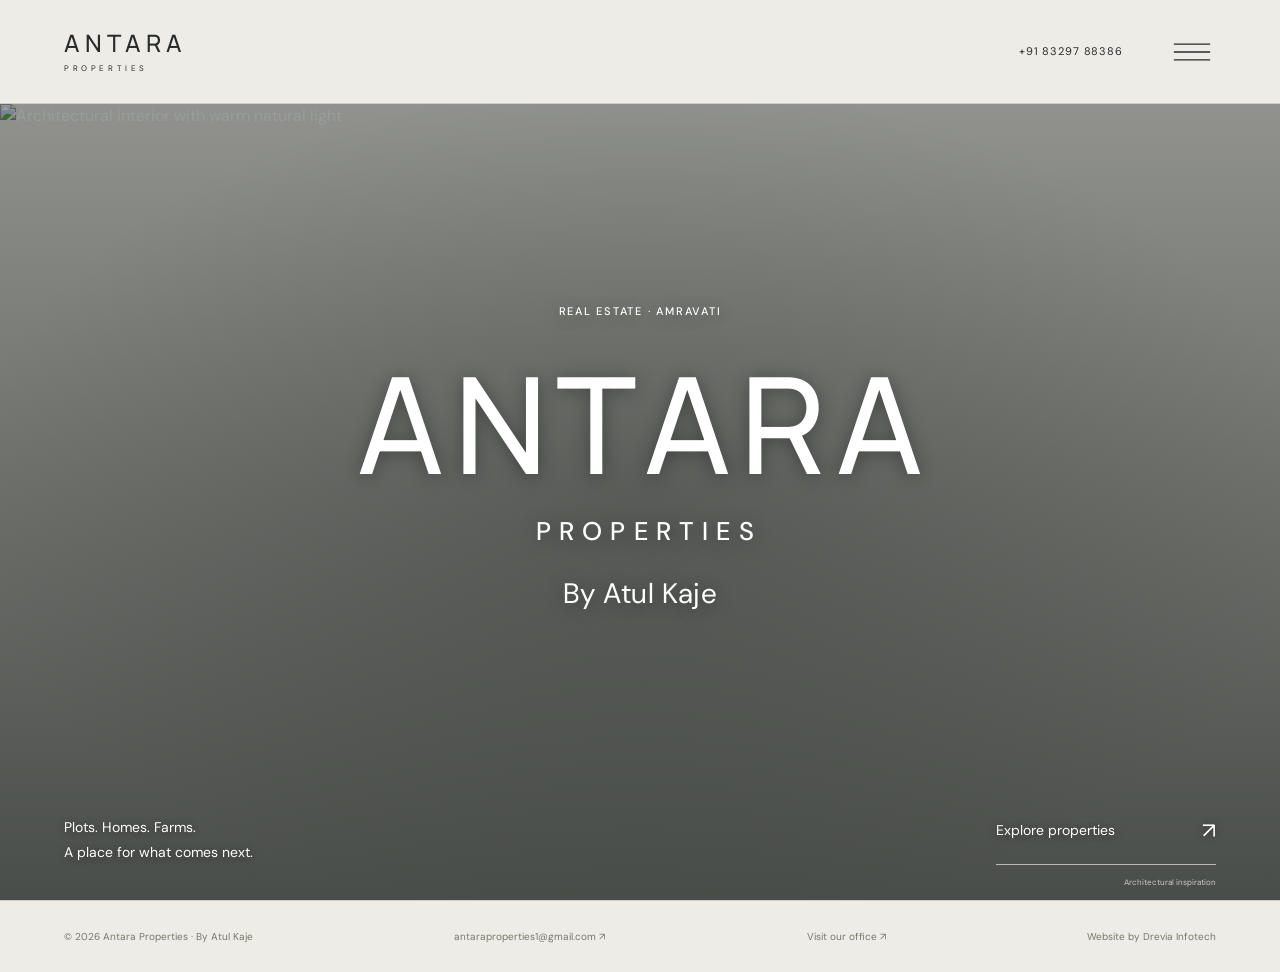
==== commit 3e01aa0b: "Simplified the seller form" ====
--- a/index.html
+++ b/index.html
@@ -1 +1 @@
-<!doctype html><html lang="en"><head><meta charset="utf-8"><meta name="viewport" content="width=device-width,initial-scale=1"><meta name="theme-color" content="#eeece6"><title>Antara Properties by Atul Kaje | Antara Properties</title><link rel="stylesheet" href="site-theme.css"><script defer src="site-theme.js"></script></head><body class="ap-site ap-home-page"><header class="ap-header"><a class="ap-wordmark" href="index.html" aria-label="Antara Properties home">ANTARA<span>PROPERTIES</span></a><div class="ap-header-right"><a class="ap-header-contact" href="tel:+918329788386">+91 83297 88386</a><button class="ap-menu-button" type="button" aria-label="Open navigation menu" aria-controls="ap-menu" aria-expanded="false"><svg viewBox="0 0 48 32" aria-hidden="true"><path d="M4 7H44"/><path d="M4 16H44"/><path d="M4 25H44"/></svg></button></div></header><dialog id="ap-menu" class="ap-menu" aria-label="Main navigation"><div class="ap-menu-top"><span>ANTARA PROPERTIES</span><button type="button" class="ap-menu-close" aria-label="Close navigation menu">CLOSE <span>×</span></button></div><nav aria-label="Main navigation"><a href="index.html"><small>01</small>Home</a><a href="properties.html"><small>02</small>Properties</a><a href="builder-project.html"><small>03</small>Builder projects</a><a href="sell-property.html"><small>04</small>Sell your property</a><a href="about.html"><small>05</small>About</a><a href="contact.html"><small>06</small>Contact</a></nav><div class="ap-menu-bottom"><span>BY ATUL KAJE · AMRAVATI</span><a href="https://wa.me/918329788386" target="_blank" rel="noopener">WhatsApp ↗</a></div></dialog><main class="ap-home"><img class="ap-hero-image" src="https://images.unsplash.com/photo-1600607687920-4e2a09cf159d?auto=format&fit=crop&w=2400&q=90" alt="Architectural interior with warm natural light"><div class="ap-hero-shade"></div><div class="ap-hero-content"><p class="ap-kicker">REAL ESTATE · AMRAVATI</p><h1>ANTARA<span>PROPERTIES</span></h1><p class="ap-signature">By Atul Kaje</p></div><div class="ap-hero-bottom"><p>Plots. Homes. Farms.<br>A place for what comes next.</p><a class="ap-hero-cta" href="properties.html">Explore properties <span>↗</span></a><span class="ap-image-caption">Architectural inspiration</span></div></main><footer class="ap-footer"><span>© <span data-year>2026</span> Antara Properties · By Atul Kaje</span><a href="mailto:antaraproperties1@gmail.com">antaraproperties1@gmail.com ↗</a><a href="contact.html">Visit our office ↗</a></footer></body></html>+<!doctype html><html lang="en"><head><meta charset="utf-8"><meta name="viewport" content="width=device-width,initial-scale=1"><meta name="theme-color" content="#eeece6"><title>Antara Properties by Atul Kaje | Antara Properties</title><link rel="stylesheet" href="site-theme.css"><script defer src="site-theme.js"></script></head><body class="ap-site ap-home-page"><header class="ap-header"><a class="ap-wordmark" href="index.html" aria-label="Antara Properties home">ANTARA<span>PROPERTIES</span></a><div class="ap-header-right"><a class="ap-header-contact" href="tel:+918329788386">+91 83297 88386</a><button class="ap-menu-button" type="button" aria-label="Open navigation menu" aria-controls="ap-menu" aria-expanded="false"><svg viewBox="0 0 48 32" aria-hidden="true"><path d="M4 7H44"/><path d="M4 16H44"/><path d="M4 25H44"/></svg></button></div></header><dialog id="ap-menu" class="ap-menu" aria-label="Main navigation"><div class="ap-menu-top"><span>ANTARA PROPERTIES</span><button type="button" class="ap-menu-close" aria-label="Close navigation menu">CLOSE <span>×</span></button></div><nav aria-label="Main navigation"><a href="index.html"><small>01</small>Home</a><a href="properties.html"><small>02</small>Properties</a><a href="builder-project.html"><small>03</small>Builder projects</a><a href="sell-property.html"><small>04</small>Sell your property</a><a href="about.html"><small>05</small>About</a><a href="contact.html"><small>06</small>Contact</a></nav><div class="ap-menu-bottom"><span>BY ATUL KAJE · AMRAVATI</span><a href="https://wa.me/918329788386" target="_blank" rel="noopener">WhatsApp ↗</a></div></dialog><main class="ap-home"><img class="ap-hero-image" src="https://images.unsplash.com/photo-1600607687920-4e2a09cf159d?auto=format&fit=crop&w=2400&q=90" alt="Architectural interior with warm natural light"><div class="ap-hero-shade"></div><div class="ap-hero-content"><p class="ap-kicker">REAL ESTATE · AMRAVATI</p><h1>ANTARA<span>PROPERTIES</span></h1><p class="ap-signature">By Atul Kaje</p></div><div class="ap-hero-bottom"><p>Plots. Homes. Farms.<br>A place for what comes next.</p><a class="ap-hero-cta" href="properties.html">Explore properties <span>↗</span></a><span class="ap-image-caption">Architectural inspiration</span></div></main><footer class="ap-footer"><span>© <span data-year>2026</span> Antara Properties · By Atul Kaje</span><a href="mailto:antaraproperties1@gmail.com">antaraproperties1@gmail.com ↗</a><a href="contact.html">Visit our office ↗</a><span class="site-credit">Website by Drevia Infotech</span></footer></body></html>
--- a/site-theme.css
+++ b/site-theme.css
@@ -1,5 +1,29 @@
 @import url('https://fonts.googleapis.com/css2?family=DM+Sans:wght@400;500;600&family=Manrope:wght@400;500;600&display=swap');
+.ap-site a.whatsapp,.ap-site a.whatsapp:visited{color:#fff}
+.ap-site a.whatsapp:hover,.ap-site a.whatsapp:focus-visible{color:#fff;background:#1e251a}
+.ap-footer{flex-wrap:wrap}.site-credit{white-space:nowrap}
 :root{--ap-paper:#eeece6;--ap-ink:#292b27;--ap-muted:#75766c;--ap-line:#cfcec4}*{box-sizing:border-box}.ap-site{margin:0;background:var(--ap-paper);color:var(--ap-ink);font-family:'DM Sans',Arial,sans-serif;line-height:1.5}.ap-site a{color:inherit;text-decoration:none}.ap-site button,.ap-site input,.ap-site select,.ap-site textarea{font:inherit}.ap-site button{cursor:pointer}.ap-site :focus-visible{outline:2px solid #9b7047;outline-offset:5px}.ap-header{height:104px;display:flex;align-items:center;justify-content:space-between;padding:0 5%;border-bottom:1px solid var(--ap-line);position:relative;z-index:20;background:var(--ap-paper)}.ap-wordmark{font:500 24px/1.1 'Manrope',sans-serif;letter-spacing:.2em}.ap-wordmark span{display:block;font:400 8px 'DM Sans';letter-spacing:.45em;margin-top:6px}.ap-header-right{display:flex;align-items:center;gap:45px}.ap-header-contact{font-size:11px;letter-spacing:.08em} .ap-menu-button{display:flex;align-items:center;justify-content:center;border:0;background:transparent;color:inherit;min-width:48px;min-height:48px;padding:6px 0;overflow:hidden}.ap-menu-button svg{width:42px;height:32px;overflow:hidden}.ap-menu-button path{fill:none;stroke:currentColor;stroke-width:1.5;stroke-linecap:square;transform-origin:center;transition:transform .55s cubic-bezier(.22,1,.36,1)}.ap-menu-button path:nth-child(2){transition-delay:.06s}.ap-menu-button path:nth-child(3){transition-delay:.12s}.ap-menu-button:hover path:nth-child(1),.ap-menu-button:focus-visible path:nth-child(1){transform:translateX(7px) scaleX(.65)}.ap-menu-button:hover path:nth-child(2),.ap-menu-button:focus-visible path:nth-child(2){transform:translateX(-4px) scaleX(.85)}.ap-menu-button:hover path:nth-child(3),.ap-menu-button:focus-visible path:nth-child(3){transform:translateX(7px) scaleX(.65)}.ap-menu-button:active svg{transform:scale(.93)}.ap-menu{position:fixed;inset:0;width:100%;height:100dvh;max-width:none;max-height:none;padding:35px 7%;border:0;margin:0;background:#242721;color:var(--ap-paper);z-index:100}.ap-menu::backdrop{background:#242721}.ap-menu[open]{display:flex;flex-direction:column;animation:ap-menu-enter .4s cubic-bezier(.2,.7,.2,1)}@keyframes ap-menu-enter{from{opacity:0;transform:translateY(-18px)}to{opacity:1;transform:none}}.ap-menu-top,.ap-menu-bottom{display:flex;align-items:center;justify-content:space-between;gap:25px;font-size:10px;letter-spacing:.15em}.ap-menu-close{color:inherit;background:none;border:0;display:flex;align-items:center;gap:20px;padding:10px;font-size:10px;letter-spacing:.12em}.ap-menu-close span{font-size:34px;font-weight:300;line-height:1}.ap-menu nav{display:grid;gap:8px;margin:auto 0;padding:20px 0}.ap-menu nav a{display:flex;gap:25px;align-items:baseline;font:400 clamp(28px,4.6vw,65px)/1.3 'Manrope';letter-spacing:-.04em;width:fit-content;transition:color .2s,transform .2s}.ap-menu nav a:hover{color:#c3bd9c;transform:translateX(10px)}.ap-menu nav a[aria-current=page]{color:#b8b193}.ap-menu nav small{font:10px 'DM Sans';letter-spacing:.05em;color:#909784}.ap-menu-bottom{border-top:1px solid #5d6153;padding-top:25px}.ap-home{min-height:calc(100svh - 104px);position:relative;isolation:isolate;display:flex;flex-direction:column;justify-content:center;overflow:hidden;color:#fff;max-height:1100px}.ap-hero-image{position:absolute;inset:0;width:100%;height:100%;object-fit:cover;object-position:50% 55%;z-index:-3}.ap-hero-shade{position:absolute;inset:0;background:linear-gradient(180deg,#171e176b,#171e1729 40%,#171e17ad);z-index:-2}.ap-hero-content{text-align:center;padding:70px 20px 135px}.ap-kicker{font-size:10px;font-weight:500;letter-spacing:.23em;text-transform:uppercase;margin:0 0 30px}.ap-hero-content h1{font:400 clamp(70px,13vw,200px)/.92 'Manrope',Arial,sans-serif;letter-spacing:.13em;margin:0;padding-left:.13em}.ap-hero-content h1 span{display:block;font:400 clamp(13px,2vw,27px) 'DM Sans';letter-spacing:.6em;margin-top:28px;padding-left:.3em}.ap-signature{font:italic clamp(20px,2vw,29px) Georgia,serif;margin:25px 0 0}.ap-hero-bottom{position:absolute;bottom:35px;left:5%;right:5%;display:flex;align-items:end;justify-content:space-between;gap:25px}.ap-hero-bottom p{font-size:12px;line-height:1.8;margin:0}.ap-hero-cta{display:flex;align-items:center;justify-content:space-between;gap:50px;padding:17px 0;border-bottom:1px solid #ffffff9c;font-size:13px;min-width:220px}.ap-hero-cta span{font-size:22px}.ap-image-caption{position:absolute;right:0;bottom:-23px;font-size:8px;color:#ffffffb3}.ap-page{max-width:1350px;padding:65px 5% 85px;margin:auto}.ap-page-heading{padding-bottom:45px;border-bottom:1px solid var(--ap-line);margin-bottom:45px}.ap-page-heading h1,.ap-site .shell h1{font:400 clamp(38px,5.5vw,76px)/1.08 'Manrope';letter-spacing:-.05em;margin:0 0 20px}.ap-page-heading p:not(.ap-kicker){font-size:14px;color:var(--ap-muted);max-width:540px;margin:25px 0 0}.ap-page h2{font:400 clamp(25px,2.6vw,38px)/1.25 'Manrope';letter-spacing:-.035em;margin:0 0 28px}.ap-contact-grid{display:grid;grid-template-columns:1fr 1.1fr;gap:8%}.ap-contact-info .ap-kicker{margin-bottom:20px}.ap-contact-info address{font-style:normal;font-size:18px;line-height:1.8;margin-bottom:30px}.ap-contact-links{display:grid;margin-bottom:25px}.ap-contact-links a{padding:17px 0;border-top:1px solid var(--ap-line);font-size:15px;overflow-wrap:anywhere}.ap-contact-links small{display:block;font-size:9px;letter-spacing:.17em;color:var(--ap-muted);margin-bottom:7px}.ap-muted{font-size:12px;color:var(--ap-muted)}.ap-form-panel{background:#f7f6f1;padding:32px;border:1px solid var(--ap-line)}.form-grid{display:grid;grid-template-columns:1fr 1fr;gap:20px}.field{display:grid;gap:8px}.field.full{grid-column:1/-1}.field label{font-size:10px;text-transform:uppercase;letter-spacing:.09em;color:#616558}.field input,.field select,.field textarea{width:100%;background:transparent;color:var(--ap-ink);border:1px solid #c7c9be;padding:12px;border-radius:0;min-height:46px;font-size:14px}.field textarea{min-height:110px;resize:vertical}.ap-site .btn{display:inline-flex;padding:14px 20px;align-items:center;justify-content:center;gap:15px;border:1px solid #34372e;background:transparent;color:var(--ap-ink);font-size:12px;border-radius:0;cursor:pointer}.ap-site .btn-primary{background:#2b3027;color:#fff}.success{display:none;font-size:13px;padding-top:15px;color:#405a39}.form-section-title{font-size:12px;font-weight:500;letter-spacing:.13em;text-transform:uppercase;border-bottom:1px solid var(--ap-line);padding-bottom:12px;margin:35px 0 20px}.form-section-title:first-child{margin-top:0}.upload-box{padding:18px;border:1px dashed #a8ad9e}.upload-box input{width:100%;font-size:12px}.helper{font-size:11px;color:#727869;line-height:1.7;margin-top:12px}.upload-preview{display:grid;grid-template-columns:repeat(4,1fr);gap:8px;margin-top:15px}.upload-thumb img{width:100%;aspect-ratio:1;object-fit:cover}.ap-seller-layout{display:grid;grid-template-columns:.65fr 1.35fr;gap:8%}.ap-seller-layout aside{max-width:260px}.ap-section-number{font-size:10px;letter-spacing:.12em}.ap-seller-layout aside p{font-size:14px;color:#6e7565;line-height:1.9;margin:20px 0}.ap-inline-link{display:block;width:fit-content;border-bottom:1px solid #8e9881;padding:15px 0;font-size:13px;margin-top:15px}.ap-editorial{display:grid;grid-template-columns:1.1fr 1fr;gap:8%;align-items:center}.ap-editorial figure{margin:0}.ap-editorial img{width:100%;height:460px;object-fit:cover;filter:saturate(.65)}.ap-editorial figcaption{font-size:9px;color:var(--ap-muted);margin-top:10px}.ap-editorial section>p:not(.ap-kicker){font-size:15px;line-height:1.9;color:#6e7565}.ap-footer{border-top:1px solid var(--ap-line);padding:28px 5%;display:flex;justify-content:space-between;gap:25px;font-size:10px;color:#737969}.ap-site .shell{max-width:1350px;margin:0 auto;padding:65px 5% 85px}.ap-site .eyebrow{font-size:10px;letter-spacing:.2em;color:var(--ap-muted);margin-bottom:25px}.ap-site .filters button{border-radius:0;font-size:11px;padding:11px 16px;background:transparent;border-color:#c1c6b6}.ap-site .filters .selected{background:#2b3027;color:#fff}.ap-site .listing{border-radius:0;border-color:var(--ap-line);background:#f7f6f1}.ap-site .badge{border-radius:0;background:#e7e8df;color:#58624d;letter-spacing:.08em}.ap-site .whatsapp{border-radius:0;background:#2b3027}.ap-site .gallery button{border-radius:0}.ap-site .price{color:#30382a}.ap-site #sellPropertyForm label[style]{color:#616558!important}.ap-site pre{white-space:pre-wrap}.ap-menu-open{overflow:hidden}
 @media(max-width:760px){.ap-header{height:84px;padding:0 6%}.ap-header-contact{display:none}.ap-wordmark{font-size:20px}.ap-menu-button svg{width:38px}.ap-home{min-height:calc(100svh - 84px)}.ap-hero-content{padding:40px 15px 120px}.ap-hero-content h1{font-size:clamp(48px,13vw,100px);letter-spacing:.08em;padding-left:.08em}.ap-hero-content h1 span{font-size:12px;margin-top:20px;letter-spacing:.5em}.ap-hero-content .ap-kicker{font-size:8px}.ap-signature{font-size:21px}.ap-hero-image{object-position:60% 50%}.ap-hero-bottom{left:6%;right:6%;bottom:35px;align-items:start}.ap-hero-bottom p{font-size:10px;max-width:120px}.ap-hero-cta{min-width:0;gap:22px;font-size:11px;padding-top:0}.ap-page,.ap-site .shell{padding:40px 6% 55px}.ap-page-heading{margin-bottom:30px;padding-bottom:25px}.ap-page-heading h1,.ap-site .shell h1{font-size:40px}.ap-kicker{font-size:9px;margin-bottom:22px}.ap-contact-grid,.ap-editorial,.ap-seller-layout{grid-template-columns:1fr;gap:35px}.ap-form-panel{padding:22px}.ap-editorial img{height:320px}.ap-seller-layout aside{max-width:none}.ap-contact-info address{font-size:16px}.ap-contact-links a{font-size:13px}.ap-footer{flex-direction:column;gap:12px;padding:25px 6%;font-size:10px}.ap-menu{padding:24px 7%}.ap-menu nav{gap:13px}.ap-menu nav a{font-size:35px}.ap-menu-bottom{font-size:8px}.form-grid{gap:16px}.ap-site .catalogue{grid-template-columns:1fr}}@media(max-width:400px){.form-grid{grid-template-columns:1fr}.field.full{grid-column:auto}.ap-menu nav a{font-size:30px}}@media(prefers-reduced-motion:reduce){*,*:before,*:after{animation:none!important;transition:none!important;scroll-behavior:auto!important}}
 
 .ap-site .success{color:#435937!important}
+
+/* Homepage branding: readable over both light and dark parts of the image. */
+.ap-home{max-height:none;min-height:max(580px,calc(100svh - 104px))}
+.ap-hero-shade{background:linear-gradient(180deg,rgba(16,22,18,.42),rgba(16,22,18,.58) 48%,rgba(16,22,18,.74)),radial-gradient(ellipse at center,rgba(16,22,18,.22),transparent 75%)}
+.ap-hero-content{width:100%;padding:65px 6% 150px;color:#fff;text-shadow:0 2px 18px rgba(0,0,0,.35)}
+.ap-hero-content h1{font-weight:500;font-size:clamp(64px,10.5vw,150px);line-height:1.1;letter-spacing:.07em;padding-left:.07em}
+.ap-hero-content h1 span{font-weight:500;font-size:clamp(17px,2vw,28px);line-height:1.5;letter-spacing:.32em;padding-left:.32em;margin-top:16px}
+.ap-hero-content .ap-kicker{font-size:11px;letter-spacing:.16em;line-height:1.6;margin-bottom:28px}
+.ap-signature{font:400 clamp(21px,2.2vw,30px)/1.5 'DM Sans',Arial,sans-serif;letter-spacing:.02em;margin-top:22px}
+.ap-hero-bottom p,.ap-hero-cta{font-size:14px;text-shadow:0 1px 8px rgba(0,0,0,.45)}
+@media(max-width:760px){
+  .ap-home{min-height:max(540px,calc(100svh - 84px))}
+  .ap-hero-content{padding:50px 6% 145px}
+  .ap-hero-content h1{font-size:clamp(40px,11.8vw,88px);letter-spacing:.05em;padding-left:.05em}
+  .ap-hero-content h1 span{font-size:clamp(16px,4.2vw,23px);letter-spacing:.26em;padding-left:.26em;margin-top:12px}
+  .ap-hero-content .ap-kicker{font-size:10px;letter-spacing:.12em;margin-bottom:22px}
+  .ap-signature{font-size:22px;margin-top:20px}
+  .ap-hero-bottom p,.ap-hero-cta{font-size:12px}
+  .ap-hero-bottom{gap:16px}
+  .ap-hero-cta{gap:16px}
+}
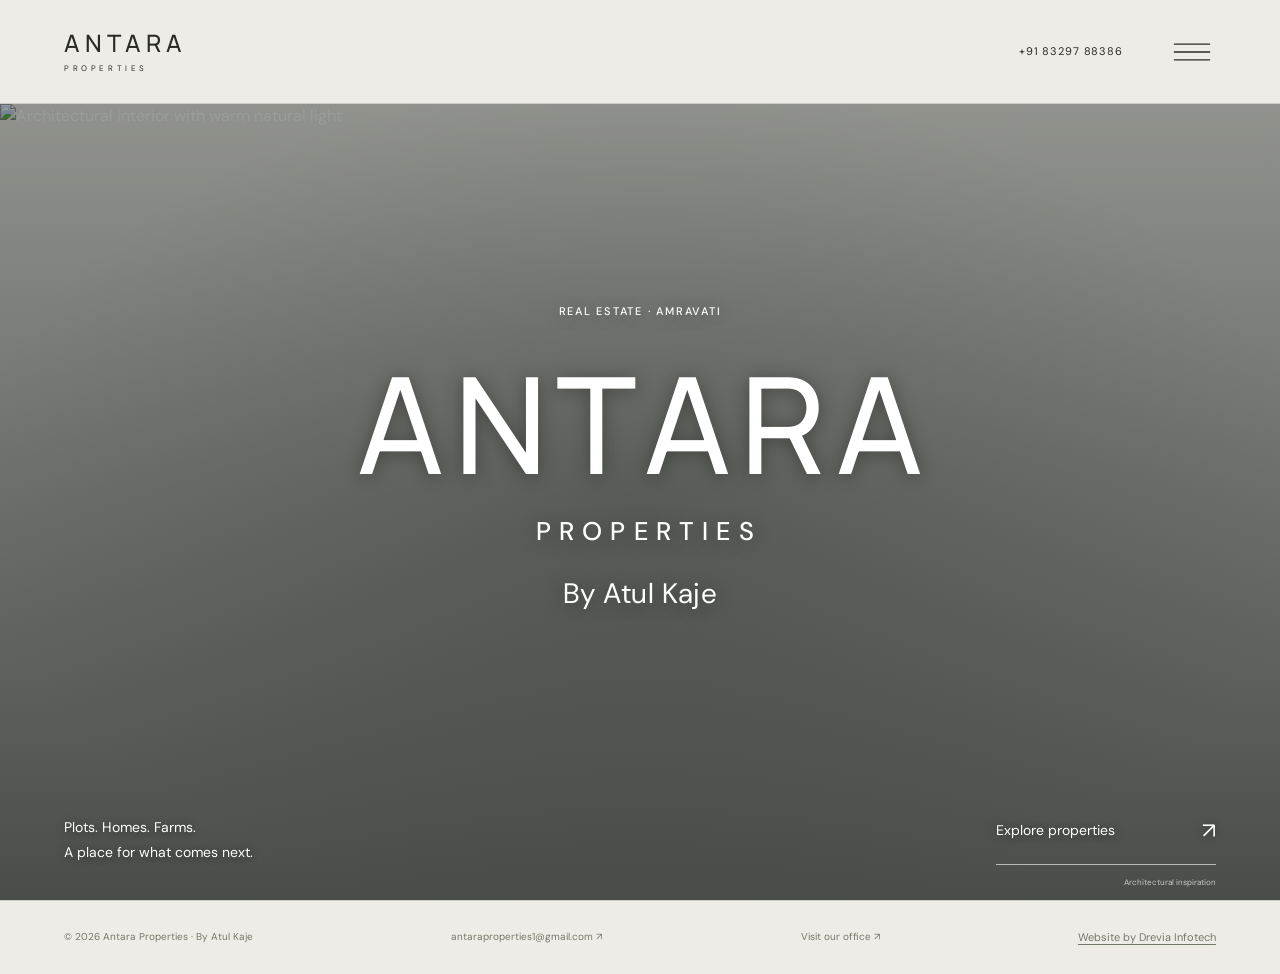
==== commit 8bc9f1ed: "photo added and footer changed" ====
--- a/index.html
+++ b/index.html
@@ -1 +1 @@
-<!doctype html><html lang="en"><head><meta charset="utf-8"><meta name="viewport" content="width=device-width,initial-scale=1"><meta name="theme-color" content="#eeece6"><title>Antara Properties by Atul Kaje | Antara Properties</title><link rel="stylesheet" href="site-theme.css"><script defer src="site-theme.js"></script></head><body class="ap-site ap-home-page"><header class="ap-header"><a class="ap-wordmark" href="index.html" aria-label="Antara Properties home">ANTARA<span>PROPERTIES</span></a><div class="ap-header-right"><a class="ap-header-contact" href="tel:+918329788386">+91 83297 88386</a><button class="ap-menu-button" type="button" aria-label="Open navigation menu" aria-controls="ap-menu" aria-expanded="false"><svg viewBox="0 0 48 32" aria-hidden="true"><path d="M4 7H44"/><path d="M4 16H44"/><path d="M4 25H44"/></svg></button></div></header><dialog id="ap-menu" class="ap-menu" aria-label="Main navigation"><div class="ap-menu-top"><span>ANTARA PROPERTIES</span><button type="button" class="ap-menu-close" aria-label="Close navigation menu">CLOSE <span>×</span></button></div><nav aria-label="Main navigation"><a href="index.html"><small>01</small>Home</a><a href="properties.html"><small>02</small>Properties</a><a href="builder-project.html"><small>03</small>Builder projects</a><a href="sell-property.html"><small>04</small>Sell your property</a><a href="about.html"><small>05</small>About</a><a href="contact.html"><small>06</small>Contact</a></nav><div class="ap-menu-bottom"><span>BY ATUL KAJE · AMRAVATI</span><a href="https://wa.me/918329788386" target="_blank" rel="noopener">WhatsApp ↗</a></div></dialog><main class="ap-home"><img class="ap-hero-image" src="https://images.unsplash.com/photo-1600607687920-4e2a09cf159d?auto=format&fit=crop&w=2400&q=90" alt="Architectural interior with warm natural light"><div class="ap-hero-shade"></div><div class="ap-hero-content"><p class="ap-kicker">REAL ESTATE · AMRAVATI</p><h1>ANTARA<span>PROPERTIES</span></h1><p class="ap-signature">By Atul Kaje</p></div><div class="ap-hero-bottom"><p>Plots. Homes. Farms.<br>A place for what comes next.</p><a class="ap-hero-cta" href="properties.html">Explore properties <span>↗</span></a><span class="ap-image-caption">Architectural inspiration</span></div></main><footer class="ap-footer"><span>© <span data-year>2026</span> Antara Properties · By Atul Kaje</span><a href="mailto:antaraproperties1@gmail.com">antaraproperties1@gmail.com ↗</a><a href="contact.html">Visit our office ↗</a><span class="site-credit">Website by Drevia Infotech</span></footer></body></html>+<!doctype html><html lang="en"><head><meta charset="utf-8"><meta name="viewport" content="width=device-width,initial-scale=1"><meta name="theme-color" content="#eeece6"><title>Antara Properties by Atul Kaje | Antara Properties</title><link rel="stylesheet" href="site-theme.css"><script defer src="site-theme.js"></script></head><body class="ap-site ap-home-page"><header class="ap-header"><a class="ap-wordmark" href="index.html" aria-label="Antara Properties home">ANTARA<span>PROPERTIES</span></a><div class="ap-header-right"><a class="ap-header-contact" href="tel:+918329788386">+91 83297 88386</a><button class="ap-menu-button" type="button" aria-label="Open navigation menu" aria-controls="ap-menu" aria-expanded="false"><svg viewBox="0 0 48 32" aria-hidden="true"><path d="M4 7H44"/><path d="M4 16H44"/><path d="M4 25H44"/></svg></button></div></header><dialog id="ap-menu" class="ap-menu" aria-label="Main navigation"><div class="ap-menu-top"><span>ANTARA PROPERTIES</span><button type="button" class="ap-menu-close" aria-label="Close navigation menu">CLOSE <span>×</span></button></div><nav aria-label="Main navigation"><a href="index.html"><small>01</small>Home</a><a href="properties.html"><small>02</small>Properties</a><a href="builder-project.html"><small>03</small>Builder projects</a><a href="sell-property.html"><small>04</small>Sell your property</a><a href="about.html"><small>05</small>About</a><a href="contact.html"><small>06</small>Contact</a></nav><div class="ap-menu-bottom"><span>BY ATUL KAJE · AMRAVATI</span><a href="https://wa.me/918329788386" target="_blank" rel="noopener">WhatsApp ↗</a></div></dialog><main class="ap-home"><img class="ap-hero-image" src="https://images.unsplash.com/photo-1600607687920-4e2a09cf159d?auto=format&fit=crop&w=2400&q=90" alt="Architectural interior with warm natural light"><div class="ap-hero-shade"></div><div class="ap-hero-content"><p class="ap-kicker">REAL ESTATE · AMRAVATI</p><h1>ANTARA<span>PROPERTIES</span></h1><p class="ap-signature">By Atul Kaje</p></div><div class="ap-hero-bottom"><p>Plots. Homes. Farms.<br>A place for what comes next.</p><a class="ap-hero-cta" href="properties.html">Explore properties <span>↗</span></a><span class="ap-image-caption">Architectural inspiration</span></div></main><footer class="ap-footer"><span>© <span data-year>2026</span> Antara Properties · By Atul Kaje</span><a href="mailto:antaraproperties1@gmail.com">antaraproperties1@gmail.com ↗</a><a href="contact.html">Visit our office ↗</a><a class="site-credit" href="https://dreviainfotech.in" target="_blank" rel="noopener noreferrer">Website by Drevia Infotech</a></footer></body></html>
--- a/site-theme.css
+++ b/site-theme.css
@@ -1,4 +1,8 @@
 @import url('https://fonts.googleapis.com/css2?family=DM+Sans:wght@400;500;600&family=Manrope:wght@400;500;600&display=swap');
+.ap-site .ap-footer a.site-credit{font-size:11px;text-decoration:underline;text-underline-offset:3px;text-decoration-thickness:1px}
+.ap-about-profile{align-items:center}
+.ap-about-profile figure{width:100%;max-width:480px;justify-self:center}
+.ap-about-profile figure img{display:block;width:100%;height:auto;object-fit:contain;filter:none}
 .ap-site a.whatsapp,.ap-site a.whatsapp:visited{color:#fff}
 .ap-site a.whatsapp:hover,.ap-site a.whatsapp:focus-visible{color:#fff;background:#1e251a}
 .ap-footer{flex-wrap:wrap}.site-credit{white-space:nowrap}
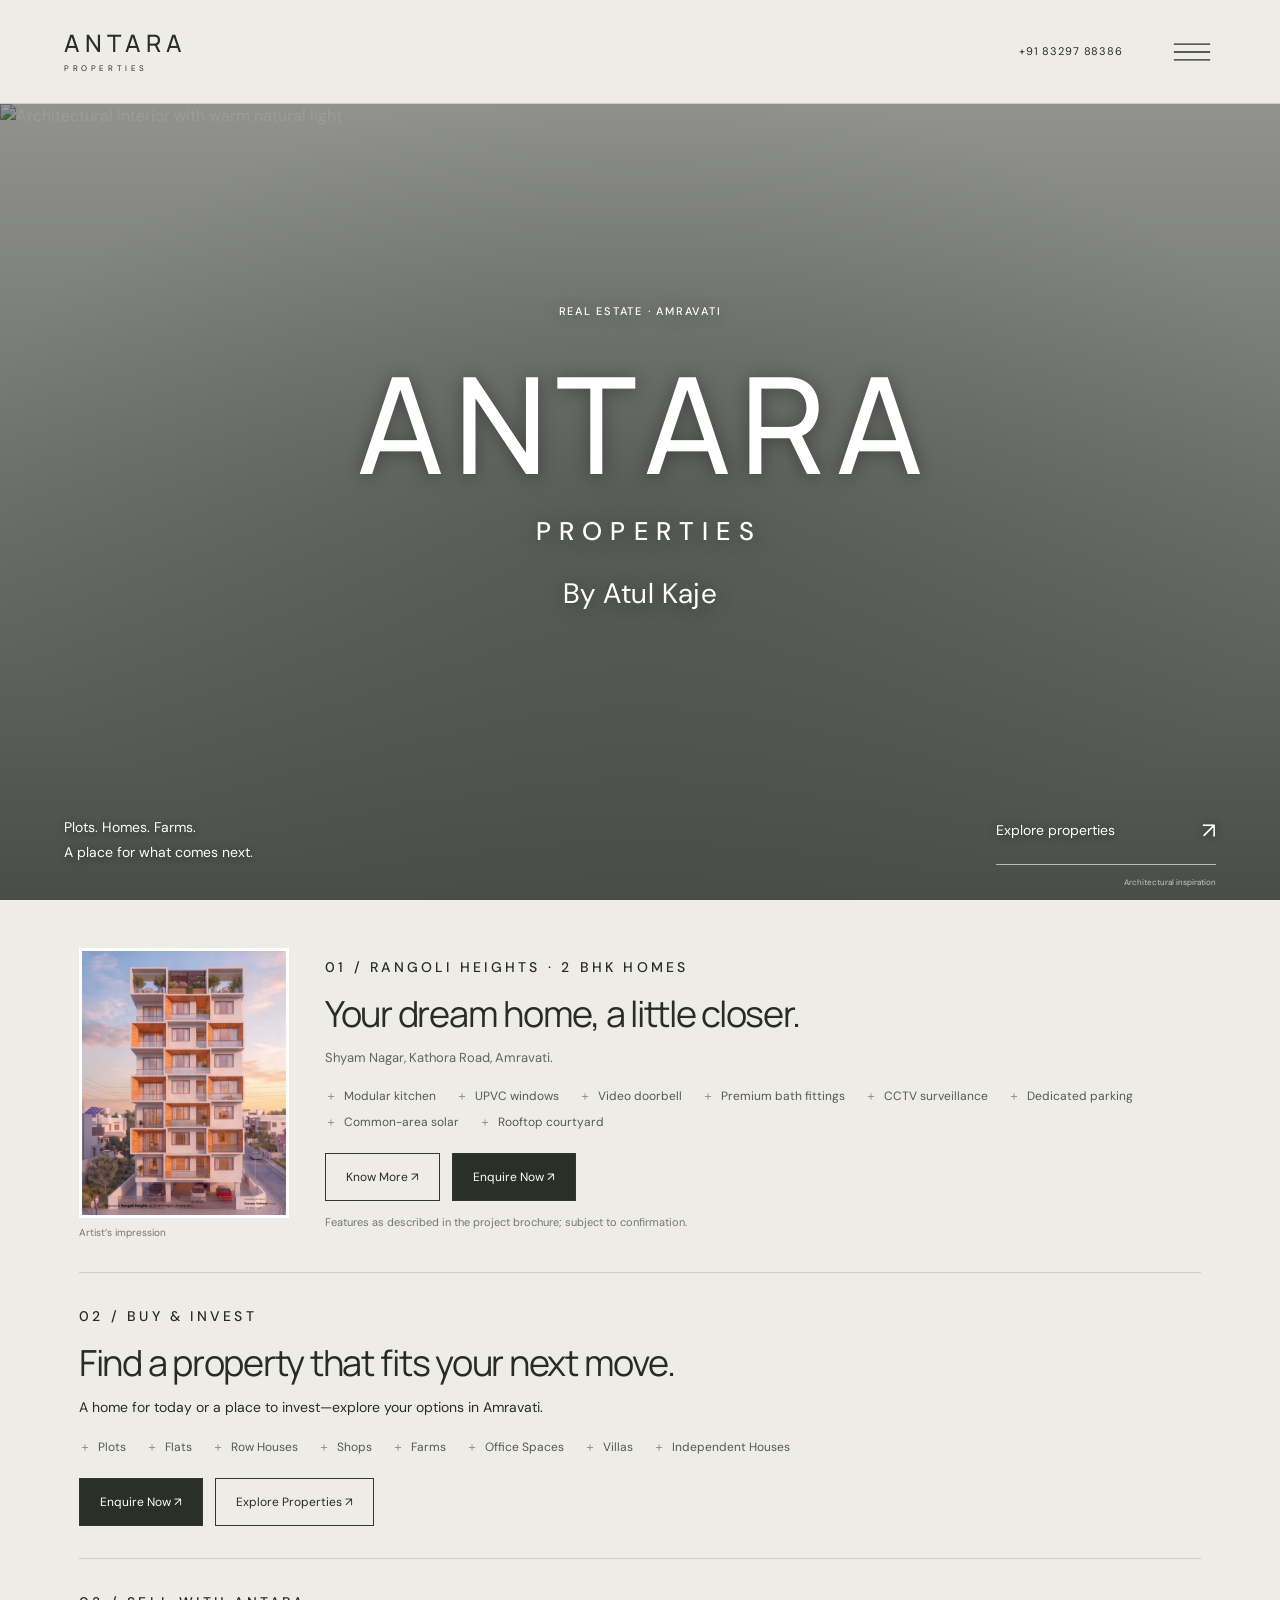
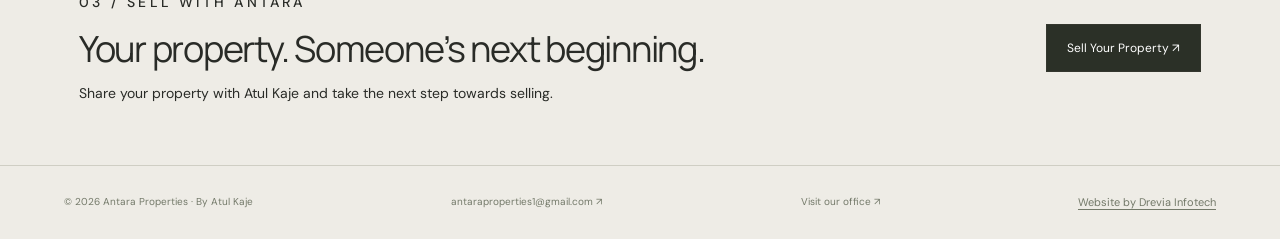
==== commit e8c52e20: "Add section to home page" ====
--- a/index.html
+++ b/index.html
@@ -1 +1,6 @@
-<!doctype html><html lang="en"><head><meta charset="utf-8"><meta name="viewport" content="width=device-width,initial-scale=1"><meta name="theme-color" content="#eeece6"><title>Antara Properties by Atul Kaje | Antara Properties</title><link rel="stylesheet" href="site-theme.css"><script defer src="site-theme.js"></script></head><body class="ap-site ap-home-page"><header class="ap-header"><a class="ap-wordmark" href="index.html" aria-label="Antara Properties home">ANTARA<span>PROPERTIES</span></a><div class="ap-header-right"><a class="ap-header-contact" href="tel:+918329788386">+91 83297 88386</a><button class="ap-menu-button" type="button" aria-label="Open navigation menu" aria-controls="ap-menu" aria-expanded="false"><svg viewBox="0 0 48 32" aria-hidden="true"><path d="M4 7H44"/><path d="M4 16H44"/><path d="M4 25H44"/></svg></button></div></header><dialog id="ap-menu" class="ap-menu" aria-label="Main navigation"><div class="ap-menu-top"><span>ANTARA PROPERTIES</span><button type="button" class="ap-menu-close" aria-label="Close navigation menu">CLOSE <span>×</span></button></div><nav aria-label="Main navigation"><a href="index.html"><small>01</small>Home</a><a href="properties.html"><small>02</small>Properties</a><a href="builder-project.html"><small>03</small>Builder projects</a><a href="sell-property.html"><small>04</small>Sell your property</a><a href="about.html"><small>05</small>About</a><a href="contact.html"><small>06</small>Contact</a></nav><div class="ap-menu-bottom"><span>BY ATUL KAJE · AMRAVATI</span><a href="https://wa.me/918329788386" target="_blank" rel="noopener">WhatsApp ↗</a></div></dialog><main class="ap-home"><img class="ap-hero-image" src="https://images.unsplash.com/photo-1600607687920-4e2a09cf159d?auto=format&fit=crop&w=2400&q=90" alt="Architectural interior with warm natural light"><div class="ap-hero-shade"></div><div class="ap-hero-content"><p class="ap-kicker">REAL ESTATE · AMRAVATI</p><h1>ANTARA<span>PROPERTIES</span></h1><p class="ap-signature">By Atul Kaje</p></div><div class="ap-hero-bottom"><p>Plots. Homes. Farms.<br>A place for what comes next.</p><a class="ap-hero-cta" href="properties.html">Explore properties <span>↗</span></a><span class="ap-image-caption">Architectural inspiration</span></div></main><footer class="ap-footer"><span>© <span data-year>2026</span> Antara Properties · By Atul Kaje</span><a href="mailto:antaraproperties1@gmail.com">antaraproperties1@gmail.com ↗</a><a href="contact.html">Visit our office ↗</a><a class="site-credit" href="https://dreviainfotech.in" target="_blank" rel="noopener noreferrer">Website by Drevia Infotech</a></footer></body></html>+<!doctype html><html lang="en"><head><meta charset="utf-8"><meta name="viewport" content="width=device-width,initial-scale=1"><meta name="theme-color" content="#eeece6"><title>Antara Properties by Atul Kaje | Antara Properties</title><link rel="stylesheet" href="site-theme.css"><script defer src="site-theme.js"></script><link rel="stylesheet" href="home-sections.css"><script defer src="config.js"></script><script defer src="antara-api.js"></script><script defer src="enquiry-delivery.js"></script><script defer src="home-enquiries.js"></script></head><body class="ap-site ap-home-page"><header class="ap-header"><a class="ap-wordmark" href="index.html" aria-label="Antara Properties home">ANTARA<span>PROPERTIES</span></a><div class="ap-header-right"><a class="ap-header-contact" href="tel:+918329788386">+91 83297 88386</a><button class="ap-menu-button" type="button" aria-label="Open navigation menu" aria-controls="ap-menu" aria-expanded="false"><svg viewBox="0 0 48 32" aria-hidden="true"><path d="M4 7H44"/><path d="M4 16H44"/><path d="M4 25H44"/></svg></button></div></header><dialog id="ap-menu" class="ap-menu" aria-label="Main navigation"><div class="ap-menu-top"><span>ANTARA PROPERTIES</span><button type="button" class="ap-menu-close" aria-label="Close navigation menu">CLOSE <span>×</span></button></div><nav aria-label="Main navigation"><a href="index.html"><small>01</small>Home</a><a href="properties.html"><small>02</small>Properties</a><a href="builder-project.html"><small>03</small>Builder projects</a><a href="sell-property.html"><small>04</small>Sell your property</a><a href="about.html"><small>05</small>About</a><a href="contact.html"><small>06</small>Contact</a></nav><div class="ap-menu-bottom"><span>BY ATUL KAJE · AMRAVATI</span><a href="https://wa.me/918329788386" target="_blank" rel="noopener">WhatsApp ↗</a></div></dialog><main><section class="ap-home" aria-label="Antara Properties"><img class="ap-hero-image" src="https://images.unsplash.com/photo-1600607687920-4e2a09cf159d?auto=format&fit=crop&w=2400&q=90" alt="Architectural interior with warm natural light"><div class="ap-hero-shade"></div><div class="ap-hero-content"><p class="ap-kicker">REAL ESTATE · AMRAVATI</p><h1>ANTARA<span>PROPERTIES</span></h1><p class="ap-signature">By Atul Kaje</p></div><div class="ap-hero-bottom"><p>Plots. Homes. Farms.<br>A place for what comes next.</p><a class="ap-hero-cta" href="properties.html">Explore properties <span>↗</span></a><span class="ap-image-caption">Architectural inspiration</span></div></section><div class="home-sections">
+<section class="home-offer home-project" aria-labelledby="homeProjectTitle"><figure><img src="assets/rangoli/elevation.jpg" alt="Proposed Rangoli Heights building elevation" width="1167" height="1500" loading="lazy"><figcaption>Artist’s impression</figcaption></figure><div><p class="ap-kicker">01 / RANGOLI HEIGHTS · 2 BHK HOMES</p><h2 id="homeProjectTitle">Your dream home, a little closer.</h2><p class="home-address">Shyam Nagar, Kathora Road, Amravati.</p><ul class="home-features"><li>Modular kitchen</li><li>UPVC windows</li><li>Video doorbell</li><li>Premium bath fittings</li><li>CCTV surveillance</li><li>Dedicated parking</li><li>Common-area solar</li><li>Rooftop courtyard</li></ul><div class="home-actions"><a class="btn" href="builder-project.html">Know More ↗</a><button class="btn btn-primary" type="button" data-home-enquiry="project">Enquire Now ↗</button></div><p class="helper" style="margin:12px 0 0;font-size:11px">Features as described in the project brochure; subject to confirmation.</p></div></section>
+<section class="home-offer" aria-labelledby="homeBuyTitle"><p class="ap-kicker">02 / BUY &amp; INVEST</p><h2 id="homeBuyTitle">Find a property that fits your next move.</h2><p>A home for today or a place to invest—explore your options in Amravati.</p><ul class="home-features"><li>Plots</li><li>Flats</li><li>Row Houses</li><li>Shops</li><li>Farms</li><li>Office Spaces</li><li>Villas</li><li>Independent Houses</li></ul><div class="home-actions"><button class="btn btn-primary" type="button" data-home-enquiry="property">Enquire Now ↗</button><a class="btn" href="properties.html">Explore Properties ↗</a></div></section>
+<section class="home-offer home-sell" aria-labelledby="homeSellTitle"><div><p class="ap-kicker">03 / SELL WITH ANTARA</p><h2 id="homeSellTitle">Your property. Someone’s next beginning.</h2><p>Share your property with Atul Kaje and take the next step towards selling.</p></div><a class="btn btn-primary" href="sell-property.html">Sell Your Property ↗</a></section>
+</div></main>
+<dialog id="homeEnquiry" class="home-enquiry" aria-labelledby="homeEnquiryTitle"><div class="home-enquiry-top"><h2 id="homeEnquiryTitle">Enquire about Rangoli Heights</h2><button type="button" class="home-enquiry-close" id="homeEnquiryClose" aria-label="Close enquiry form">×</button></div><form id="homeEnquiryForm"><div class="field"><label for="homeName">Name</label><input id="homeName" name="name" autocomplete="name" minlength="2" maxlength="100" required></div><div class="field"><label for="homePhone">Phone number</label><input id="homePhone" name="phone" type="tel" inputmode="tel" autocomplete="tel" maxlength="18" placeholder="10-digit mobile number" required></div><div class="field" id="homeCategoryField" hidden><label for="homeCategory">Property category</label><select id="homeCategory" name="category" disabled><option value="">Choose a category</option><option>Plot</option><option>Flat</option><option>Row House</option><option>Shop</option><option>Farm</option><option>Office Space</option><option>Villa</option><option>Independent House</option><option>Other</option></select></div><p class="helper">By sending this enquiry, you agree to be contacted by Antara Properties. Your details will be emailed to our team.</p><button type="submit" class="btn btn-primary">Send enquiry ↗</button><p id="homeEnquiryStatus" class="home-enquiry-status" role="status" aria-live="polite"></p></form></dialog><footer class="ap-footer"><span>© <span data-year>2026</span> Antara Properties · By Atul Kaje</span><a href="mailto:antaraproperties1@gmail.com">antaraproperties1@gmail.com ↗</a><a href="contact.html">Visit our office ↗</a><a class="site-credit" href="https://dreviainfotech.in" target="_blank" rel="noopener noreferrer">Website by Drevia Infotech</a></footer></body></html>
--- a/home-sections.css
+++ b/home-sections.css
@@ -0,0 +1,13 @@
+.home-sections{max-width:1250px;margin:auto;padding:48px 5% 60px;color:var(--ap-ink)}
+.home-offer{padding:32px 0;border-bottom:1px solid var(--ap-line)}
+.home-offer:first-child{padding-top:0}.home-offer:last-child{border-bottom:0;padding-bottom:0}
+.home-project{display:grid;grid-template-columns:210px 1fr;gap:36px;align-items:center}
+.home-project figure{margin:0}.home-project img{display:block;width:100%;height:auto;max-height:280px;object-fit:contain}.home-project figcaption{font-size:10px;color:var(--ap-muted);margin-top:7px}
+.home-offer .ap-kicker{margin-bottom:12px}.home-offer h2{font:400 clamp(25px,3vw,36px)/1.2 'Manrope',sans-serif;letter-spacing:-.035em;margin:0 0 12px}
+.home-offer p{font-size:14px;line-height:1.7;margin:0 0 16px}.home-offer .home-address{color:#62665c;font-size:13px}
+.home-features{display:flex;flex-wrap:wrap;gap:8px 20px;list-style:none;padding:0;margin:18px 0 22px;font-size:12px;color:#535b4d}.home-features li::before{content:'＋';margin-right:7px;color:#7d866f}
+.home-actions{display:flex;gap:12px;flex-wrap:wrap}.home-actions .btn{min-height:44px}
+.home-sell{display:flex;justify-content:space-between;align-items:center;gap:30px}.home-sell p{margin-bottom:0}.home-sell .btn{flex-shrink:0}
+.home-enquiry{width:min(460px,calc(100% - 32px));max-height:calc(100dvh - 40px);overflow:auto;border:1px solid var(--ap-line);padding:28px;background:var(--ap-paper);color:var(--ap-ink)}
+.home-enquiry::backdrop{background:#151b16b3}.home-enquiry-top{display:flex;align-items:start;justify-content:space-between;gap:15px}.home-enquiry h2{font:400 27px/1.2 'Manrope',sans-serif;margin:0 0 12px}.home-enquiry-close{border:0;background:none;color:inherit;font-size:28px;min-width:44px;min-height:44px;margin:-12px -12px 0 0}.home-enquiry .field{margin:18px 0}.home-enquiry .btn{width:100%;min-height:46px}.home-enquiry .helper{line-height:1.6}.home-enquiry-status{font-size:13px;line-height:1.6}.home-enquiry button:disabled{opacity:.6;cursor:wait}.home-enquiry-open{overflow:hidden}.home-enquiry [hidden]{display:none!important}
+@media(max-width:760px){.home-sections{padding:32px 6% 40px}.home-project{grid-template-columns:1fr;gap:22px}.home-project figure{max-width:210px;justify-self:center}.home-project img{max-height:250px}.home-offer{padding:28px 0}.home-sell{align-items:start;flex-direction:column;gap:18px}.home-actions .btn{flex:1}.home-features{gap:9px 15px}.home-enquiry{padding:24px}}
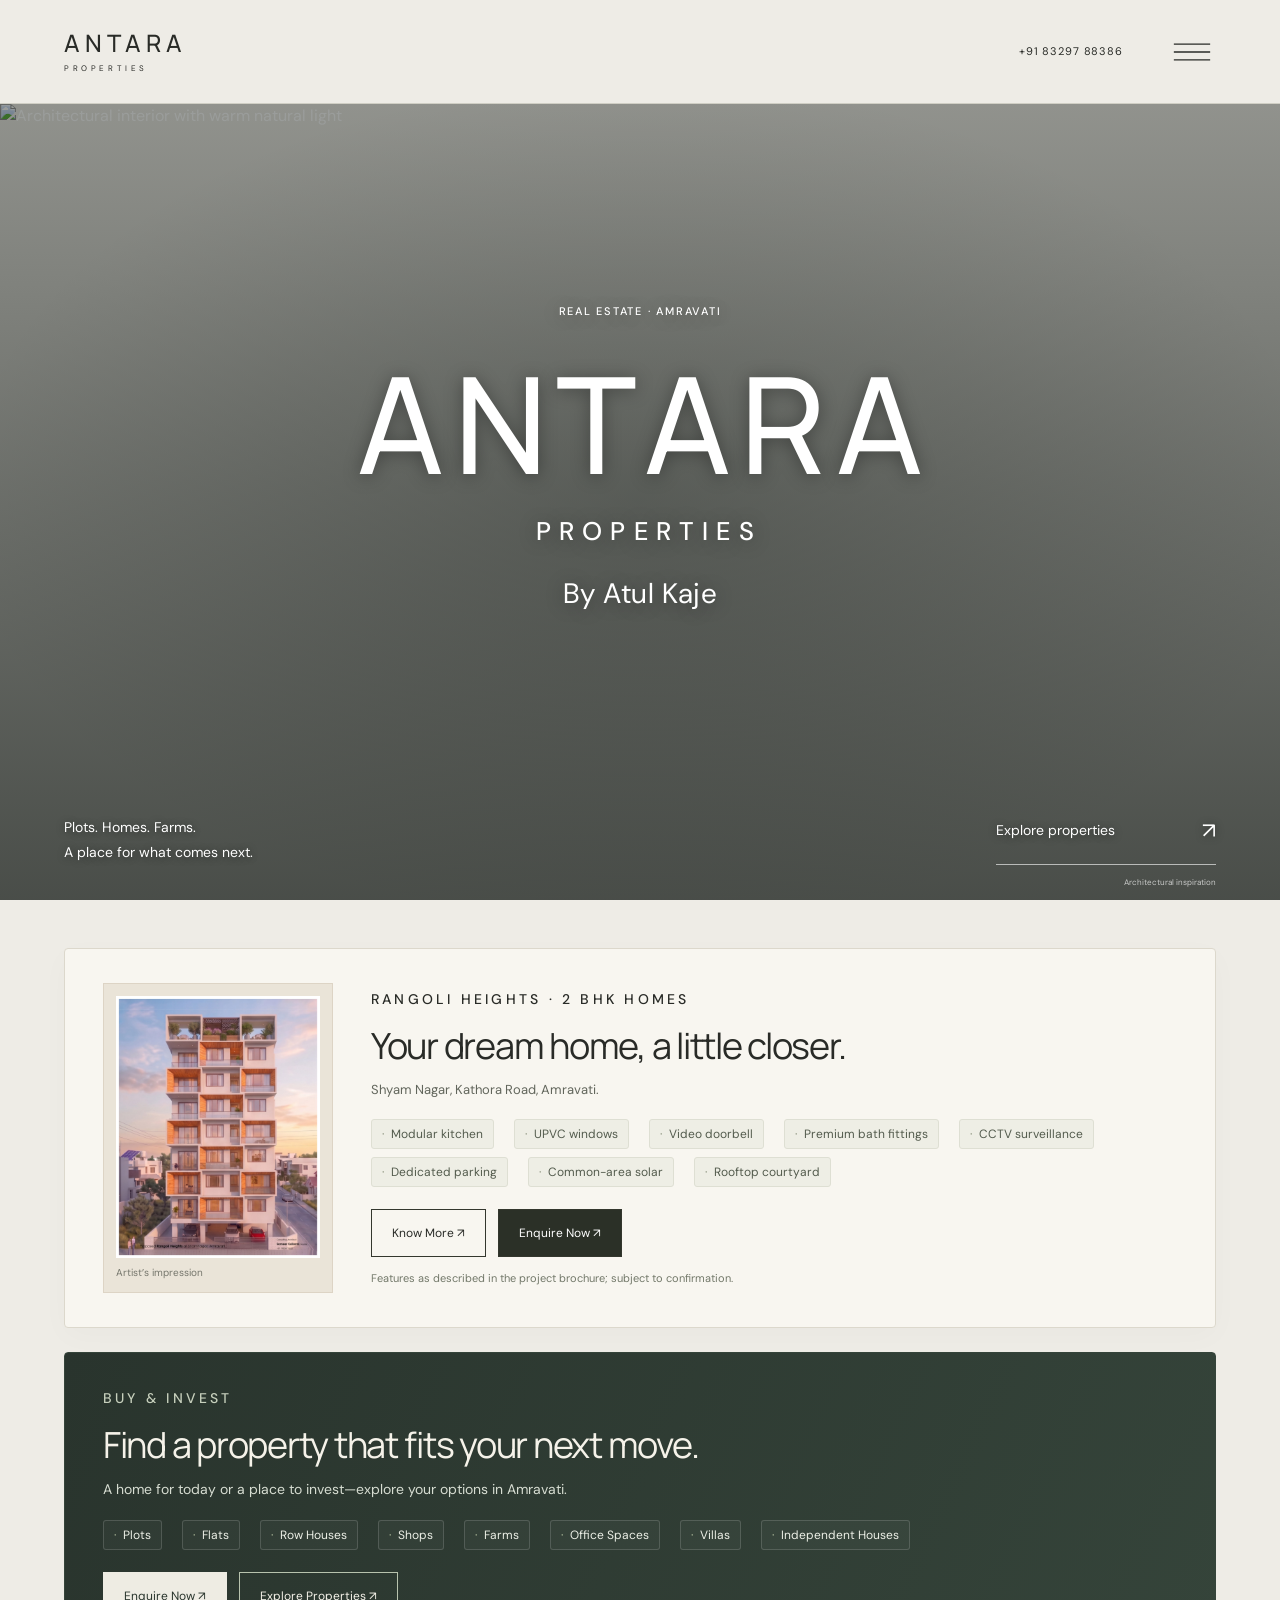
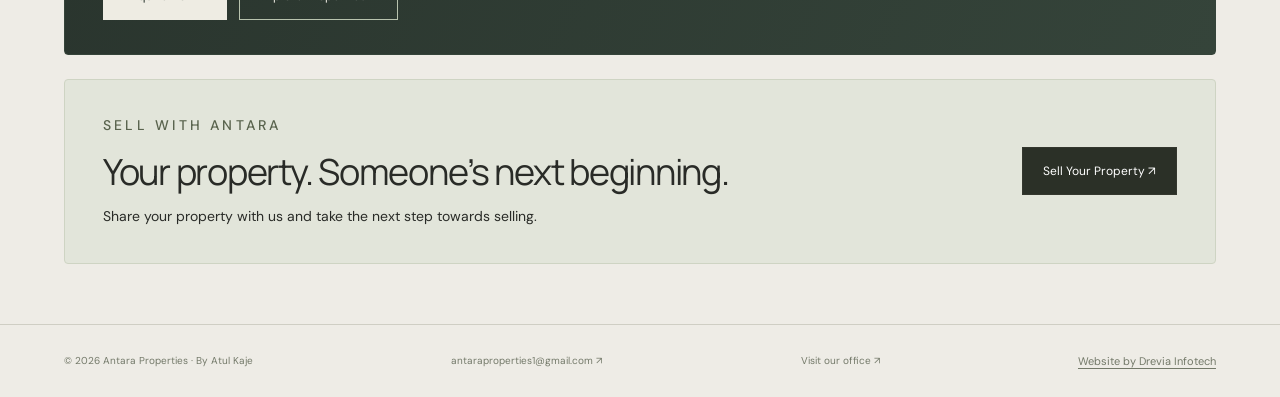
==== commit b793daed: "Refresh homepage sections and About page branding" ====
--- a/index.html
+++ b/index.html
@@ -1,6 +1,6 @@
 <!doctype html><html lang="en"><head><meta charset="utf-8"><meta name="viewport" content="width=device-width,initial-scale=1"><meta name="theme-color" content="#eeece6"><title>Antara Properties by Atul Kaje | Antara Properties</title><link rel="stylesheet" href="site-theme.css"><script defer src="site-theme.js"></script><link rel="stylesheet" href="home-sections.css"><script defer src="config.js"></script><script defer src="antara-api.js"></script><script defer src="enquiry-delivery.js"></script><script defer src="home-enquiries.js"></script></head><body class="ap-site ap-home-page"><header class="ap-header"><a class="ap-wordmark" href="index.html" aria-label="Antara Properties home">ANTARA<span>PROPERTIES</span></a><div class="ap-header-right"><a class="ap-header-contact" href="tel:+918329788386">+91 83297 88386</a><button class="ap-menu-button" type="button" aria-label="Open navigation menu" aria-controls="ap-menu" aria-expanded="false"><svg viewBox="0 0 48 32" aria-hidden="true"><path d="M4 7H44"/><path d="M4 16H44"/><path d="M4 25H44"/></svg></button></div></header><dialog id="ap-menu" class="ap-menu" aria-label="Main navigation"><div class="ap-menu-top"><span>ANTARA PROPERTIES</span><button type="button" class="ap-menu-close" aria-label="Close navigation menu">CLOSE <span>×</span></button></div><nav aria-label="Main navigation"><a href="index.html"><small>01</small>Home</a><a href="properties.html"><small>02</small>Properties</a><a href="builder-project.html"><small>03</small>Builder projects</a><a href="sell-property.html"><small>04</small>Sell your property</a><a href="about.html"><small>05</small>About</a><a href="contact.html"><small>06</small>Contact</a></nav><div class="ap-menu-bottom"><span>BY ATUL KAJE · AMRAVATI</span><a href="https://wa.me/918329788386" target="_blank" rel="noopener">WhatsApp ↗</a></div></dialog><main><section class="ap-home" aria-label="Antara Properties"><img class="ap-hero-image" src="https://images.unsplash.com/photo-1600607687920-4e2a09cf159d?auto=format&fit=crop&w=2400&q=90" alt="Architectural interior with warm natural light"><div class="ap-hero-shade"></div><div class="ap-hero-content"><p class="ap-kicker">REAL ESTATE · AMRAVATI</p><h1>ANTARA<span>PROPERTIES</span></h1><p class="ap-signature">By Atul Kaje</p></div><div class="ap-hero-bottom"><p>Plots. Homes. Farms.<br>A place for what comes next.</p><a class="ap-hero-cta" href="properties.html">Explore properties <span>↗</span></a><span class="ap-image-caption">Architectural inspiration</span></div></section><div class="home-sections">
-<section class="home-offer home-project" aria-labelledby="homeProjectTitle"><figure><img src="assets/rangoli/elevation.jpg" alt="Proposed Rangoli Heights building elevation" width="1167" height="1500" loading="lazy"><figcaption>Artist’s impression</figcaption></figure><div><p class="ap-kicker">01 / RANGOLI HEIGHTS · 2 BHK HOMES</p><h2 id="homeProjectTitle">Your dream home, a little closer.</h2><p class="home-address">Shyam Nagar, Kathora Road, Amravati.</p><ul class="home-features"><li>Modular kitchen</li><li>UPVC windows</li><li>Video doorbell</li><li>Premium bath fittings</li><li>CCTV surveillance</li><li>Dedicated parking</li><li>Common-area solar</li><li>Rooftop courtyard</li></ul><div class="home-actions"><a class="btn" href="builder-project.html">Know More ↗</a><button class="btn btn-primary" type="button" data-home-enquiry="project">Enquire Now ↗</button></div><p class="helper" style="margin:12px 0 0;font-size:11px">Features as described in the project brochure; subject to confirmation.</p></div></section>
-<section class="home-offer" aria-labelledby="homeBuyTitle"><p class="ap-kicker">02 / BUY &amp; INVEST</p><h2 id="homeBuyTitle">Find a property that fits your next move.</h2><p>A home for today or a place to invest—explore your options in Amravati.</p><ul class="home-features"><li>Plots</li><li>Flats</li><li>Row Houses</li><li>Shops</li><li>Farms</li><li>Office Spaces</li><li>Villas</li><li>Independent Houses</li></ul><div class="home-actions"><button class="btn btn-primary" type="button" data-home-enquiry="property">Enquire Now ↗</button><a class="btn" href="properties.html">Explore Properties ↗</a></div></section>
-<section class="home-offer home-sell" aria-labelledby="homeSellTitle"><div><p class="ap-kicker">03 / SELL WITH ANTARA</p><h2 id="homeSellTitle">Your property. Someone’s next beginning.</h2><p>Share your property with Atul Kaje and take the next step towards selling.</p></div><a class="btn btn-primary" href="sell-property.html">Sell Your Property ↗</a></section>
+<section class="home-offer home-project" aria-labelledby="homeProjectTitle"><figure><img src="assets/rangoli/elevation.jpg" alt="Proposed Rangoli Heights building elevation" width="1167" height="1500" loading="lazy"><figcaption>Artist’s impression</figcaption></figure><div><p class="ap-kicker">RANGOLI HEIGHTS · 2 BHK HOMES</p><h2 id="homeProjectTitle">Your dream home, a little closer.</h2><p class="home-address">Shyam Nagar, Kathora Road, Amravati.</p><ul class="home-features"><li>Modular kitchen</li><li>UPVC windows</li><li>Video doorbell</li><li>Premium bath fittings</li><li>CCTV surveillance</li><li>Dedicated parking</li><li>Common-area solar</li><li>Rooftop courtyard</li></ul><div class="home-actions"><a class="btn" href="builder-project.html">Know More ↗</a><button class="btn btn-primary" type="button" data-home-enquiry="project">Enquire Now ↗</button></div><p class="helper" style="margin:12px 0 0;font-size:11px">Features as described in the project brochure; subject to confirmation.</p></div></section>
+<section class="home-offer home-buy" aria-labelledby="homeBuyTitle"><p class="ap-kicker">BUY &amp; INVEST</p><h2 id="homeBuyTitle">Find a property that fits your next move.</h2><p>A home for today or a place to invest—explore your options in Amravati.</p><ul class="home-features"><li>Plots</li><li>Flats</li><li>Row Houses</li><li>Shops</li><li>Farms</li><li>Office Spaces</li><li>Villas</li><li>Independent Houses</li></ul><div class="home-actions"><button class="btn btn-primary" type="button" data-home-enquiry="property">Enquire Now ↗</button><a class="btn" href="properties.html">Explore Properties ↗</a></div></section>
+<section class="home-offer home-sell" aria-labelledby="homeSellTitle"><div><p class="ap-kicker">SELL WITH ANTARA</p><h2 id="homeSellTitle">Your property. Someone’s next beginning.</h2><p>Share your property with us and take the next step towards selling.</p></div><a class="btn btn-primary" href="sell-property.html">Sell Your Property ↗</a></section>
 </div></main>
 <dialog id="homeEnquiry" class="home-enquiry" aria-labelledby="homeEnquiryTitle"><div class="home-enquiry-top"><h2 id="homeEnquiryTitle">Enquire about Rangoli Heights</h2><button type="button" class="home-enquiry-close" id="homeEnquiryClose" aria-label="Close enquiry form">×</button></div><form id="homeEnquiryForm"><div class="field"><label for="homeName">Name</label><input id="homeName" name="name" autocomplete="name" minlength="2" maxlength="100" required></div><div class="field"><label for="homePhone">Phone number</label><input id="homePhone" name="phone" type="tel" inputmode="tel" autocomplete="tel" maxlength="18" placeholder="10-digit mobile number" required></div><div class="field" id="homeCategoryField" hidden><label for="homeCategory">Property category</label><select id="homeCategory" name="category" disabled><option value="">Choose a category</option><option>Plot</option><option>Flat</option><option>Row House</option><option>Shop</option><option>Farm</option><option>Office Space</option><option>Villa</option><option>Independent House</option><option>Other</option></select></div><p class="helper">By sending this enquiry, you agree to be contacted by Antara Properties. Your details will be emailed to our team.</p><button type="submit" class="btn btn-primary">Send enquiry ↗</button><p id="homeEnquiryStatus" class="home-enquiry-status" role="status" aria-live="polite"></p></form></dialog><footer class="ap-footer"><span>© <span data-year>2026</span> Antara Properties · By Atul Kaje</span><a href="mailto:antaraproperties1@gmail.com">antaraproperties1@gmail.com ↗</a><a href="contact.html">Visit our office ↗</a><a class="site-credit" href="https://dreviainfotech.in" target="_blank" rel="noopener noreferrer">Website by Drevia Infotech</a></footer></body></html>
--- a/home-sections.css
+++ b/home-sections.css
@@ -1,13 +1,14 @@
-.home-sections{max-width:1250px;margin:auto;padding:48px 5% 60px;color:var(--ap-ink)}
-.home-offer{padding:32px 0;border-bottom:1px solid var(--ap-line)}
-.home-offer:first-child{padding-top:0}.home-offer:last-child{border-bottom:0;padding-bottom:0}
-.home-project{display:grid;grid-template-columns:210px 1fr;gap:36px;align-items:center}
-.home-project figure{margin:0}.home-project img{display:block;width:100%;height:auto;max-height:280px;object-fit:contain}.home-project figcaption{font-size:10px;color:var(--ap-muted);margin-top:7px}
+.home-sections{max-width:1350px;margin:auto;padding:48px 5% 60px;color:var(--ap-ink);display:grid;gap:24px}
+.home-offer{padding:34px 38px;background:#f8f6f0;border:1px solid #dcd8cc;border-radius:4px;overflow:hidden}
+.home-project{box-shadow:0 8px 30px #34372e06}.home-sell{background:#e2e5da;border-color:#ced4c3}
+.home-project{display:grid;grid-template-columns:230px 1fr;gap:38px;align-items:center}
+.home-project figure{margin:0;padding:12px;background:#eae4d8;border:1px solid #ddd4c5}.home-project img{display:block;width:100%;height:auto;max-height:280px;object-fit:contain}.home-project figcaption{font-size:10px;color:var(--ap-muted);margin-top:7px}
 .home-offer .ap-kicker{margin-bottom:12px}.home-offer h2{font:400 clamp(25px,3vw,36px)/1.2 'Manrope',sans-serif;letter-spacing:-.035em;margin:0 0 12px}
 .home-offer p{font-size:14px;line-height:1.7;margin:0 0 16px}.home-offer .home-address{color:#62665c;font-size:13px}
-.home-features{display:flex;flex-wrap:wrap;gap:8px 20px;list-style:none;padding:0;margin:18px 0 22px;font-size:12px;color:#535b4d}.home-features li::before{content:'＋';margin-right:7px;color:#7d866f}
+.home-features{display:flex;flex-wrap:wrap;gap:8px 20px;list-style:none;padding:0;margin:18px 0 22px;font-size:12px;color:#535b4d}.home-features li{padding:5px 10px;background:#eeeee5;border:1px solid #dedfd3;border-radius:3px}.home-features li::before{content:'·';margin-right:7px;color:#7d866f}
+.home-buy{background:linear-gradient(115deg,#29342d,#35443a);border-color:#35443a;color:#f5f2e9}.home-buy .ap-kicker{color:#c6cfbc}.home-buy>p:not(.ap-kicker){color:#d7ddd2}.home-buy .home-features{color:#edf0e7}.home-buy .home-features li{background:#ffffff08;border-color:#ffffff26}.home-buy .home-features li::before{color:#bfcca9}.ap-site .home-buy .btn{color:#f5f2e9;border-color:#b8c3ae}.ap-site .home-buy .btn-primary{background:#eeece3;color:#28342c;border-color:#eeece3}.home-sell .ap-kicker{color:#59634d}
 .home-actions{display:flex;gap:12px;flex-wrap:wrap}.home-actions .btn{min-height:44px}
 .home-sell{display:flex;justify-content:space-between;align-items:center;gap:30px}.home-sell p{margin-bottom:0}.home-sell .btn{flex-shrink:0}
 .home-enquiry{width:min(460px,calc(100% - 32px));max-height:calc(100dvh - 40px);overflow:auto;border:1px solid var(--ap-line);padding:28px;background:var(--ap-paper);color:var(--ap-ink)}
 .home-enquiry::backdrop{background:#151b16b3}.home-enquiry-top{display:flex;align-items:start;justify-content:space-between;gap:15px}.home-enquiry h2{font:400 27px/1.2 'Manrope',sans-serif;margin:0 0 12px}.home-enquiry-close{border:0;background:none;color:inherit;font-size:28px;min-width:44px;min-height:44px;margin:-12px -12px 0 0}.home-enquiry .field{margin:18px 0}.home-enquiry .btn{width:100%;min-height:46px}.home-enquiry .helper{line-height:1.6}.home-enquiry-status{font-size:13px;line-height:1.6}.home-enquiry button:disabled{opacity:.6;cursor:wait}.home-enquiry-open{overflow:hidden}.home-enquiry [hidden]{display:none!important}
-@media(max-width:760px){.home-sections{padding:32px 6% 40px}.home-project{grid-template-columns:1fr;gap:22px}.home-project figure{max-width:210px;justify-self:center}.home-project img{max-height:250px}.home-offer{padding:28px 0}.home-sell{align-items:start;flex-direction:column;gap:18px}.home-actions .btn{flex:1}.home-features{gap:9px 15px}.home-enquiry{padding:24px}}
+@media(max-width:760px){.home-sections{padding:28px 5% 36px;gap:18px}.home-project{grid-template-columns:1fr;gap:22px}.home-project figure{width:100%;max-width:240px;justify-self:center}.home-project img{max-height:250px}.home-offer{padding:25px 22px}.home-sell{align-items:start;flex-direction:column;gap:18px}.home-actions .btn{flex:1}.home-features{gap:7px;font-size:11px}.home-enquiry{padding:24px}}
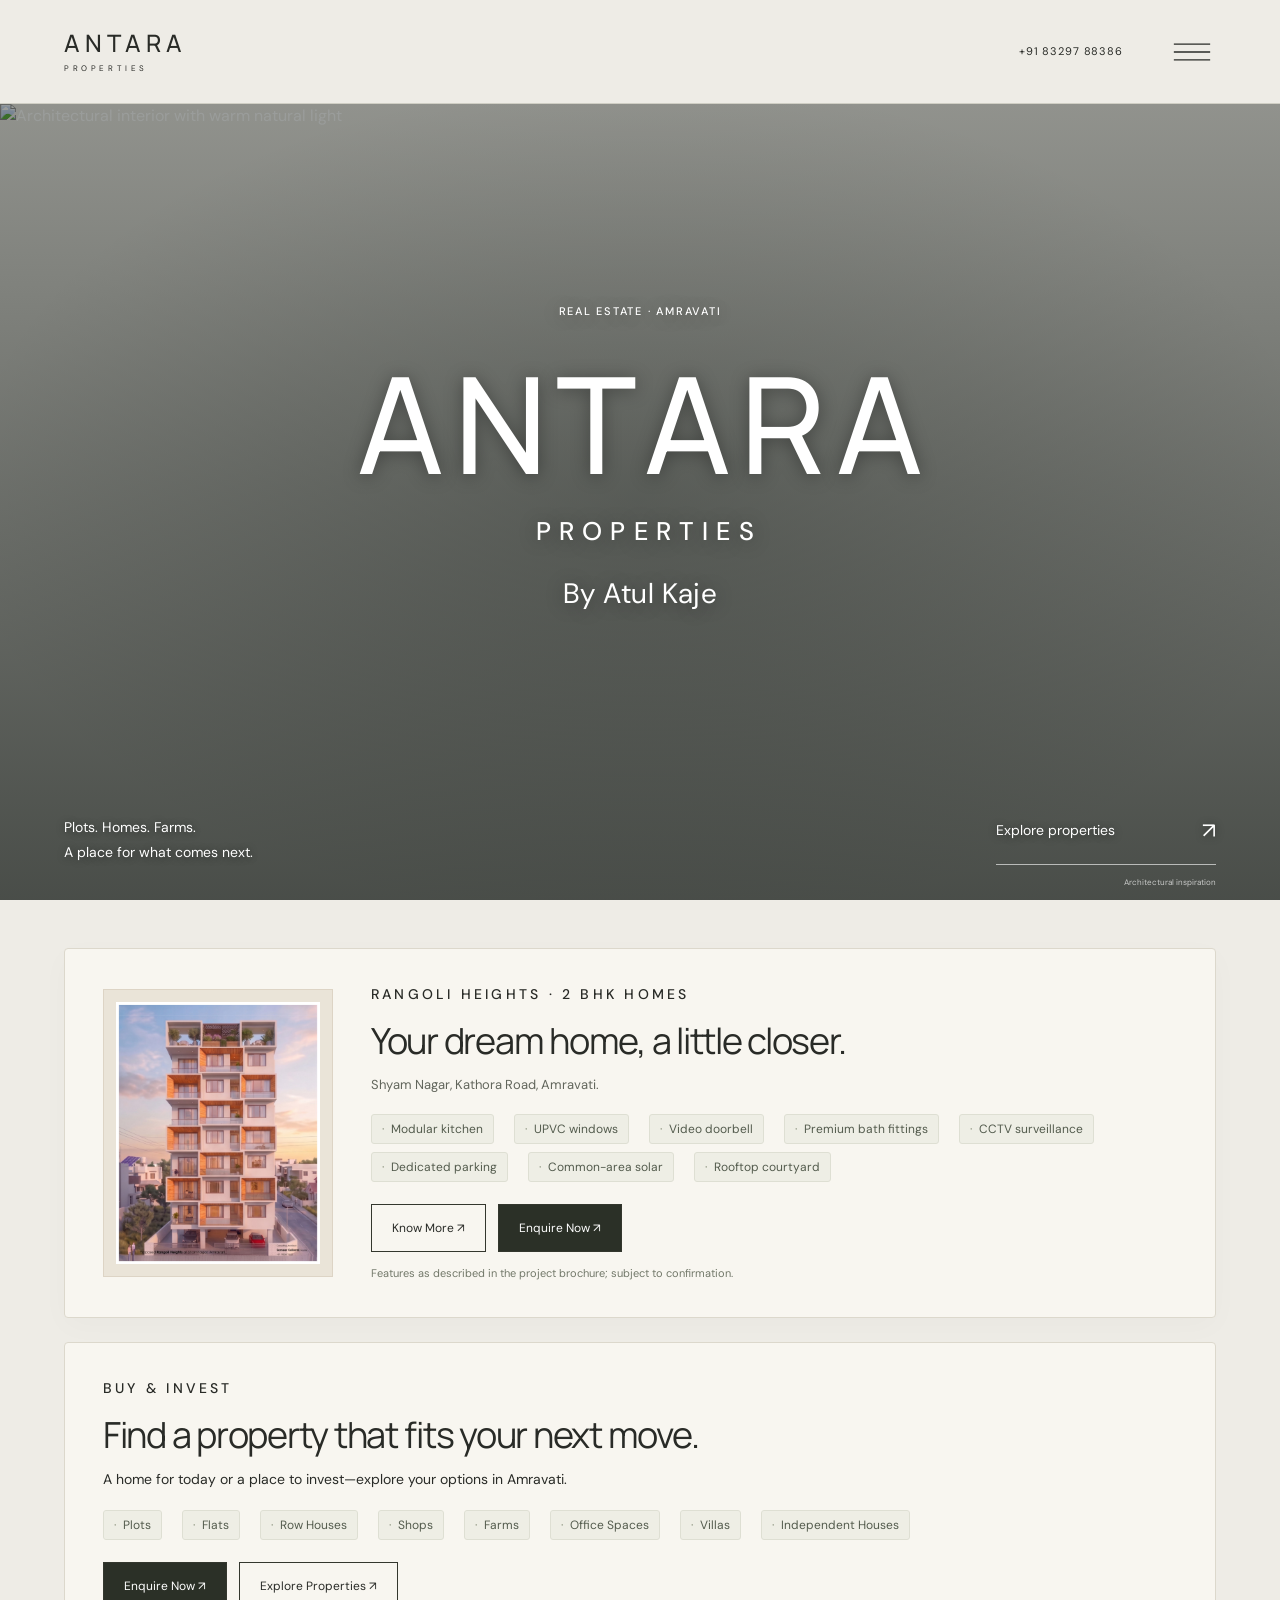
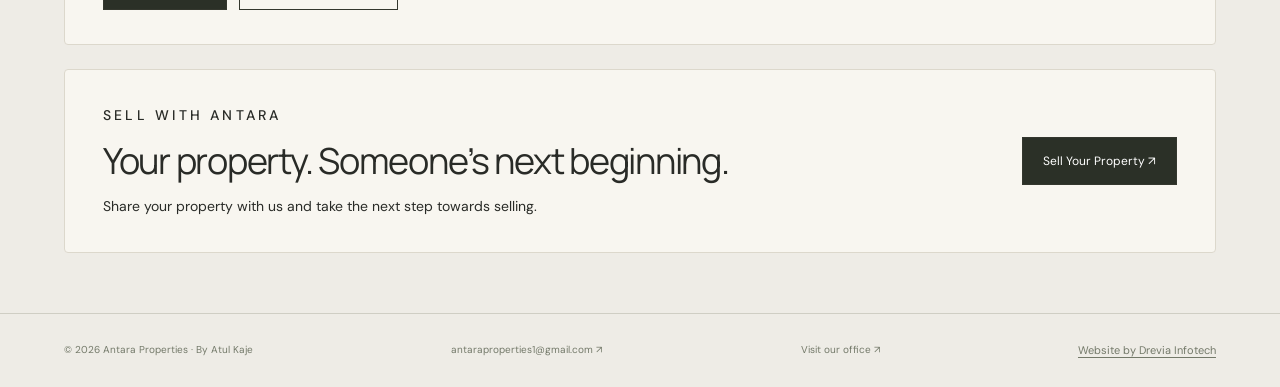
==== commit 740ccd99: "SEO Updated" ====
--- a/index.html
+++ b/index.html
@@ -1,5 +1,19 @@
-<!doctype html><html lang="en"><head><meta charset="utf-8"><meta name="viewport" content="width=device-width,initial-scale=1"><meta name="theme-color" content="#eeece6"><title>Antara Properties by Atul Kaje | Antara Properties</title><link rel="stylesheet" href="site-theme.css"><script defer src="site-theme.js"></script><link rel="stylesheet" href="home-sections.css"><script defer src="config.js"></script><script defer src="antara-api.js"></script><script defer src="enquiry-delivery.js"></script><script defer src="home-enquiries.js"></script></head><body class="ap-site ap-home-page"><header class="ap-header"><a class="ap-wordmark" href="index.html" aria-label="Antara Properties home">ANTARA<span>PROPERTIES</span></a><div class="ap-header-right"><a class="ap-header-contact" href="tel:+918329788386">+91 83297 88386</a><button class="ap-menu-button" type="button" aria-label="Open navigation menu" aria-controls="ap-menu" aria-expanded="false"><svg viewBox="0 0 48 32" aria-hidden="true"><path d="M4 7H44"/><path d="M4 16H44"/><path d="M4 25H44"/></svg></button></div></header><dialog id="ap-menu" class="ap-menu" aria-label="Main navigation"><div class="ap-menu-top"><span>ANTARA PROPERTIES</span><button type="button" class="ap-menu-close" aria-label="Close navigation menu">CLOSE <span>×</span></button></div><nav aria-label="Main navigation"><a href="index.html"><small>01</small>Home</a><a href="properties.html"><small>02</small>Properties</a><a href="builder-project.html"><small>03</small>Builder projects</a><a href="sell-property.html"><small>04</small>Sell your property</a><a href="about.html"><small>05</small>About</a><a href="contact.html"><small>06</small>Contact</a></nav><div class="ap-menu-bottom"><span>BY ATUL KAJE · AMRAVATI</span><a href="https://wa.me/918329788386" target="_blank" rel="noopener">WhatsApp ↗</a></div></dialog><main><section class="ap-home" aria-label="Antara Properties"><img class="ap-hero-image" src="https://images.unsplash.com/photo-1600607687920-4e2a09cf159d?auto=format&fit=crop&w=2400&q=90" alt="Architectural interior with warm natural light"><div class="ap-hero-shade"></div><div class="ap-hero-content"><p class="ap-kicker">REAL ESTATE · AMRAVATI</p><h1>ANTARA<span>PROPERTIES</span></h1><p class="ap-signature">By Atul Kaje</p></div><div class="ap-hero-bottom"><p>Plots. Homes. Farms.<br>A place for what comes next.</p><a class="ap-hero-cta" href="properties.html">Explore properties <span>↗</span></a><span class="ap-image-caption">Architectural inspiration</span></div></section><div class="home-sections">
-<section class="home-offer home-project" aria-labelledby="homeProjectTitle"><figure><img src="assets/rangoli/elevation.jpg" alt="Proposed Rangoli Heights building elevation" width="1167" height="1500" loading="lazy"><figcaption>Artist’s impression</figcaption></figure><div><p class="ap-kicker">RANGOLI HEIGHTS · 2 BHK HOMES</p><h2 id="homeProjectTitle">Your dream home, a little closer.</h2><p class="home-address">Shyam Nagar, Kathora Road, Amravati.</p><ul class="home-features"><li>Modular kitchen</li><li>UPVC windows</li><li>Video doorbell</li><li>Premium bath fittings</li><li>CCTV surveillance</li><li>Dedicated parking</li><li>Common-area solar</li><li>Rooftop courtyard</li></ul><div class="home-actions"><a class="btn" href="builder-project.html">Know More ↗</a><button class="btn btn-primary" type="button" data-home-enquiry="project">Enquire Now ↗</button></div><p class="helper" style="margin:12px 0 0;font-size:11px">Features as described in the project brochure; subject to confirmation.</p></div></section>
+<!doctype html><html lang="en"><head><meta charset="utf-8"><meta name="viewport" content="width=device-width,initial-scale=1"><meta name="theme-color" content="#eeece6"><link rel="stylesheet" href="site-theme.css"><script defer src="site-theme.js"></script><link rel="stylesheet" href="home-sections.css"><script defer src="config.js"></script><script defer src="antara-api.js"></script><script defer src="enquiry-delivery.js"></script><script defer src="home-enquiries.js"></script><!-- SEO START -->
+<title>Antara Properties | Property Broker in Amravati</title>
+<meta name="description" content="Explore plots, flats, row houses and farms in Amravati with Antara Properties. Discover Rangoli Heights or contact our team to buy or sell property.">
+<link rel="canonical" href="https://antaraproperties.in/">
+<meta property="og:type" content="website">
+<meta property="og:site_name" content="Antara Properties">
+<meta property="og:locale" content="en_IN">
+<meta property="og:title" content="Antara Properties | Property Broker in Amravati">
+<meta property="og:description" content="Explore plots, flats, row houses and farms in Amravati with Antara Properties. Discover Rangoli Heights or contact our team to buy or sell property.">
+<meta property="og:url" content="https://antaraproperties.in/">
+<meta property="og:image" content="https://antaraproperties.in/assets/atul-kaje.png">
+<meta property="og:image:alt" content="Atul Kaje at Antara Properties">
+<meta name="twitter:card" content="summary_large_image">
+<script type="application/ld+json">{"@context": "https://schema.org", "@graph": [{"@type": "RealEstateAgent", "@id": "https://antaraproperties.in/#business", "name": "Antara Properties", "url": "https://antaraproperties.in/", "telephone": "+918329788386", "email": "antaraproperties1@gmail.com", "image": "https://antaraproperties.in/assets/atul-kaje.png", "address": {"@type": "PostalAddress", "streetAddress": "1st floor, opposite to RTO, Irvin Square", "addressLocality": "Amravati", "addressRegion": "Maharashtra", "addressCountry": "IN"}, "areaServed": {"@type": "City", "name": "Amravati"}}, {"@type": "WebSite", "@id": "https://antaraproperties.in/#website", "url": "https://antaraproperties.in/", "name": "Antara Properties", "publisher": {"@id": "https://antaraproperties.in/#business"}, "inLanguage": "en-IN"}, {"@type": "WebPage", "@id": "https://antaraproperties.in/#webpage", "url": "https://antaraproperties.in/", "name": "Antara Properties | Property Broker in Amravati", "description": "Explore plots, flats, row houses and farms in Amravati with Antara Properties. Discover Rangoli Heights or contact our team to buy or sell property.", "isPartOf": {"@id": "https://antaraproperties.in/#website"}, "about": {"@id": "https://antaraproperties.in/#business"}, "inLanguage": "en-IN"}]}</script>
+<!-- SEO END --></head><body class="ap-site ap-home-page"><header class="ap-header"><a class="ap-wordmark" href="index.html" aria-label="Antara Properties home">ANTARA<span>PROPERTIES</span></a><div class="ap-header-right"><a class="ap-header-contact" href="tel:+918329788386">+91 83297 88386</a><button class="ap-menu-button" type="button" aria-label="Open navigation menu" aria-controls="ap-menu" aria-expanded="false"><svg viewBox="0 0 48 32" aria-hidden="true"><path d="M4 7H44"/><path d="M4 16H44"/><path d="M4 25H44"/></svg></button></div></header><dialog id="ap-menu" class="ap-menu" aria-label="Main navigation"><div class="ap-menu-top"><span>ANTARA PROPERTIES</span><button type="button" class="ap-menu-close" aria-label="Close navigation menu">CLOSE <span>×</span></button></div><nav aria-label="Main navigation"><a href="index.html"><small>01</small>Home</a><a href="properties.html"><small>02</small>Properties</a><a href="builder-project.html"><small>03</small>Builder projects</a><a href="sell-property.html"><small>04</small>Sell your property</a><a href="about.html"><small>05</small>About</a><a href="contact.html"><small>06</small>Contact</a></nav><div class="ap-menu-bottom"><span>BY ATUL KAJE · AMRAVATI</span><a href="https://wa.me/918329788386" target="_blank" rel="noopener">WhatsApp ↗</a></div></dialog><main><section class="ap-home" aria-label="Antara Properties"><img class="ap-hero-image" src="https://images.unsplash.com/photo-1600607687920-4e2a09cf159d?auto=format&fit=crop&w=2400&q=90" alt="Architectural interior with warm natural light"><div class="ap-hero-shade"></div><div class="ap-hero-content"><p class="ap-kicker">REAL ESTATE · AMRAVATI</p><h1>ANTARA<span>PROPERTIES</span></h1><p class="ap-signature">By Atul Kaje</p></div><div class="ap-hero-bottom"><p>Plots. Homes. Farms.<br>A place for what comes next.</p><a class="ap-hero-cta" href="properties.html">Explore properties <span>↗</span></a><span class="ap-image-caption">Architectural inspiration</span></div></section><div class="home-sections">
+<section class="home-offer home-project" aria-labelledby="homeProjectTitle"><figure><img src="assets/rangoli/elevation.jpg" alt="Proposed Rangoli Heights building elevation" width="1167" height="1500" loading="lazy"></figure><div><p class="ap-kicker">RANGOLI HEIGHTS · 2 BHK HOMES</p><h2 id="homeProjectTitle">Your dream home, a little closer.</h2><p class="home-address">Shyam Nagar, Kathora Road, Amravati.</p><ul class="home-features"><li>Modular kitchen</li><li>UPVC windows</li><li>Video doorbell</li><li>Premium bath fittings</li><li>CCTV surveillance</li><li>Dedicated parking</li><li>Common-area solar</li><li>Rooftop courtyard</li></ul><div class="home-actions"><a class="btn" href="builder-project.html">Know More ↗</a><button class="btn btn-primary" type="button" data-home-enquiry="project">Enquire Now ↗</button></div><p class="helper" style="margin:12px 0 0;font-size:11px">Features as described in the project brochure; subject to confirmation.</p></div></section>
 <section class="home-offer home-buy" aria-labelledby="homeBuyTitle"><p class="ap-kicker">BUY &amp; INVEST</p><h2 id="homeBuyTitle">Find a property that fits your next move.</h2><p>A home for today or a place to invest—explore your options in Amravati.</p><ul class="home-features"><li>Plots</li><li>Flats</li><li>Row Houses</li><li>Shops</li><li>Farms</li><li>Office Spaces</li><li>Villas</li><li>Independent Houses</li></ul><div class="home-actions"><button class="btn btn-primary" type="button" data-home-enquiry="property">Enquire Now ↗</button><a class="btn" href="properties.html">Explore Properties ↗</a></div></section>
 <section class="home-offer home-sell" aria-labelledby="homeSellTitle"><div><p class="ap-kicker">SELL WITH ANTARA</p><h2 id="homeSellTitle">Your property. Someone’s next beginning.</h2><p>Share your property with us and take the next step towards selling.</p></div><a class="btn btn-primary" href="sell-property.html">Sell Your Property ↗</a></section>
 </div></main>
--- a/site-theme.css
+++ b/site-theme.css
@@ -1,4 +1,7 @@
 @import url('https://fonts.googleapis.com/css2?family=DM+Sans:wght@400;500;600&family=Manrope:wght@400;500;600&display=swap');
+.ap-faq{margin-top:64px;padding-top:38px;border-top:1px solid var(--ap-line)}.ap-faq>h2{max-width:720px}.ap-faq-intro{color:#62665c;font-size:14px;margin-bottom:28px}.ap-faq details{border-top:1px solid var(--ap-line);padding:0}.ap-faq summary{cursor:pointer;padding:18px 26px 18px 0;font-size:15px;font-weight:500;line-height:1.5}.ap-faq details p{max-width:850px;font-size:14px;line-height:1.85;margin:0 0 22px;color:#53594d}.ap-faq-links{display:flex;flex-wrap:wrap;gap:18px 28px;margin-top:28px;font-size:13px}.ap-faq-links a{border-bottom:1px solid #8e9881;padding-bottom:5px}@media(max-width:760px){.ap-faq{margin-top:40px;padding-top:28px}.ap-faq summary{font-size:14px}}
+.ap-page .ap-about-heading h1{font-size:clamp(24px,3vw,36px);letter-spacing:-.025em;margin:0 0 12px}
+.ap-page .ap-about-heading p{margin-top:12px}
 .ap-site .ap-footer a.site-credit{font-size:11px;text-decoration:underline;text-underline-offset:3px;text-decoration-thickness:1px}
 .ap-about-profile{align-items:center}
 .ap-about-profile figure{width:100%;max-width:480px;justify-self:center}
--- a/home-sections.css
+++ b/home-sections.css
@@ -1,12 +1,11 @@
 .home-sections{max-width:1350px;margin:auto;padding:48px 5% 60px;color:var(--ap-ink);display:grid;gap:24px}
 .home-offer{padding:34px 38px;background:#f8f6f0;border:1px solid #dcd8cc;border-radius:4px;overflow:hidden}
-.home-project{box-shadow:0 8px 30px #34372e06}.home-sell{background:#e2e5da;border-color:#ced4c3}
+.home-project{box-shadow:0 8px 30px #34372e06}
 .home-project{display:grid;grid-template-columns:230px 1fr;gap:38px;align-items:center}
 .home-project figure{margin:0;padding:12px;background:#eae4d8;border:1px solid #ddd4c5}.home-project img{display:block;width:100%;height:auto;max-height:280px;object-fit:contain}.home-project figcaption{font-size:10px;color:var(--ap-muted);margin-top:7px}
 .home-offer .ap-kicker{margin-bottom:12px}.home-offer h2{font:400 clamp(25px,3vw,36px)/1.2 'Manrope',sans-serif;letter-spacing:-.035em;margin:0 0 12px}
 .home-offer p{font-size:14px;line-height:1.7;margin:0 0 16px}.home-offer .home-address{color:#62665c;font-size:13px}
 .home-features{display:flex;flex-wrap:wrap;gap:8px 20px;list-style:none;padding:0;margin:18px 0 22px;font-size:12px;color:#535b4d}.home-features li{padding:5px 10px;background:#eeeee5;border:1px solid #dedfd3;border-radius:3px}.home-features li::before{content:'·';margin-right:7px;color:#7d866f}
-.home-buy{background:linear-gradient(115deg,#29342d,#35443a);border-color:#35443a;color:#f5f2e9}.home-buy .ap-kicker{color:#c6cfbc}.home-buy>p:not(.ap-kicker){color:#d7ddd2}.home-buy .home-features{color:#edf0e7}.home-buy .home-features li{background:#ffffff08;border-color:#ffffff26}.home-buy .home-features li::before{color:#bfcca9}.ap-site .home-buy .btn{color:#f5f2e9;border-color:#b8c3ae}.ap-site .home-buy .btn-primary{background:#eeece3;color:#28342c;border-color:#eeece3}.home-sell .ap-kicker{color:#59634d}
 .home-actions{display:flex;gap:12px;flex-wrap:wrap}.home-actions .btn{min-height:44px}
 .home-sell{display:flex;justify-content:space-between;align-items:center;gap:30px}.home-sell p{margin-bottom:0}.home-sell .btn{flex-shrink:0}
 .home-enquiry{width:min(460px,calc(100% - 32px));max-height:calc(100dvh - 40px);overflow:auto;border:1px solid var(--ap-line);padding:28px;background:var(--ap-paper);color:var(--ap-ink)}
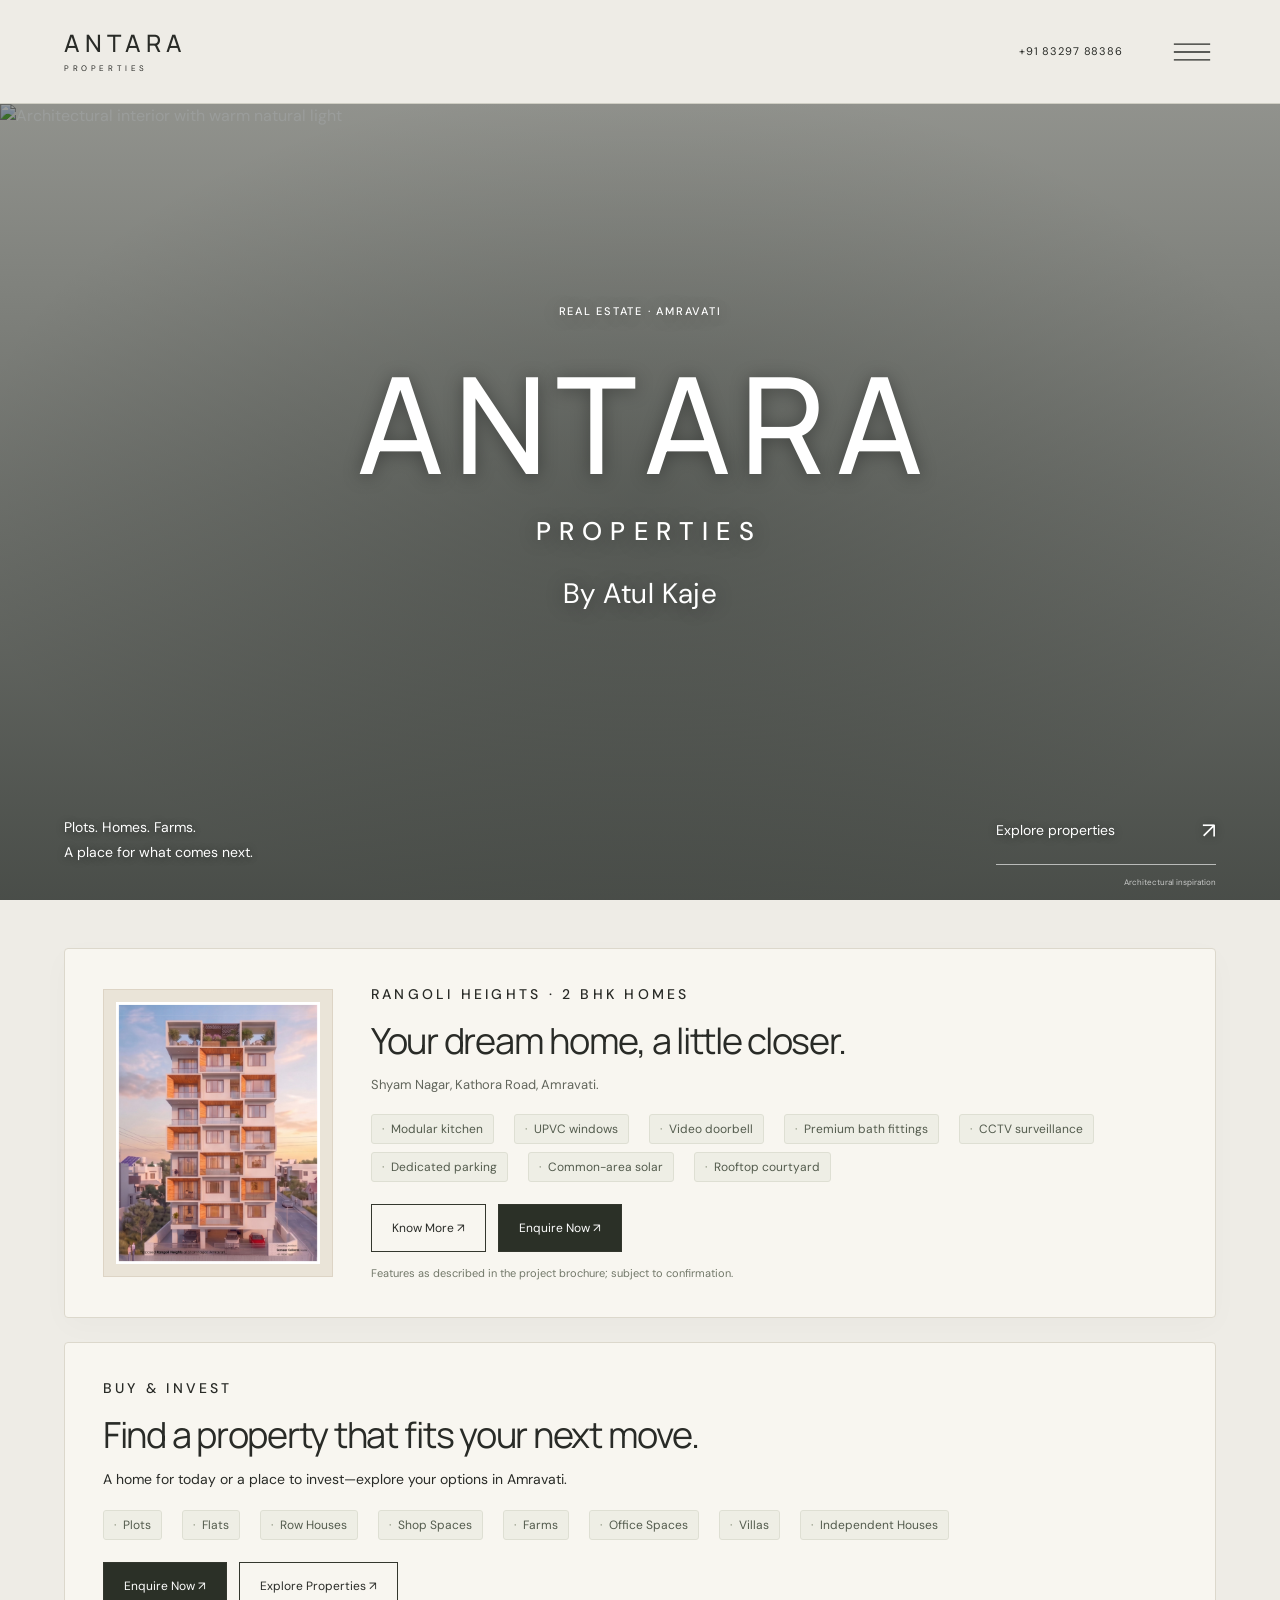
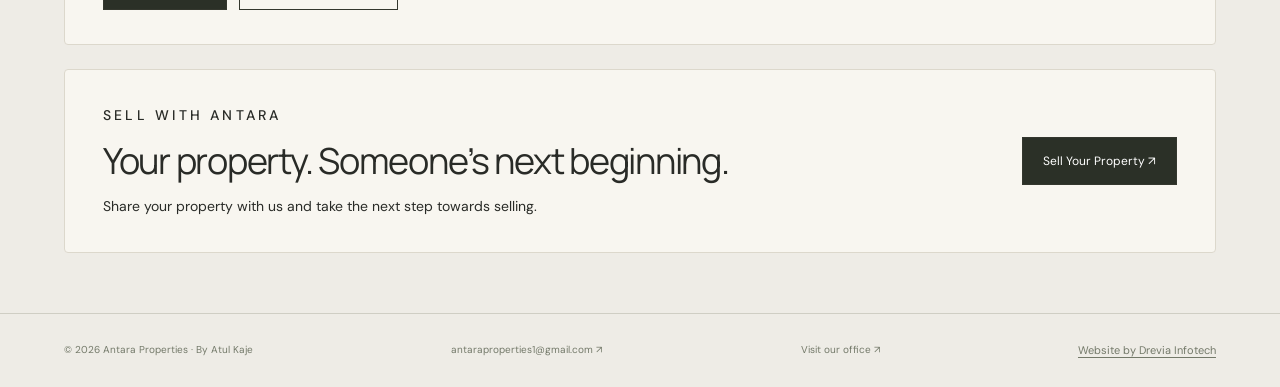
==== commit badb02cc: "Shop Space" ====
--- a/index.html
+++ b/index.html
@@ -14,7 +14,7 @@
 <script type="application/ld+json">{"@context": "https://schema.org", "@graph": [{"@type": "RealEstateAgent", "@id": "https://antaraproperties.in/#business", "name": "Antara Properties", "url": "https://antaraproperties.in/", "telephone": "+918329788386", "email": "antaraproperties1@gmail.com", "image": "https://antaraproperties.in/assets/atul-kaje.png", "address": {"@type": "PostalAddress", "streetAddress": "1st floor, opposite to RTO, Irvin Square", "addressLocality": "Amravati", "addressRegion": "Maharashtra", "addressCountry": "IN"}, "areaServed": {"@type": "City", "name": "Amravati"}}, {"@type": "WebSite", "@id": "https://antaraproperties.in/#website", "url": "https://antaraproperties.in/", "name": "Antara Properties", "publisher": {"@id": "https://antaraproperties.in/#business"}, "inLanguage": "en-IN"}, {"@type": "WebPage", "@id": "https://antaraproperties.in/#webpage", "url": "https://antaraproperties.in/", "name": "Antara Properties | Property Broker in Amravati", "description": "Explore plots, flats, row houses and farms in Amravati with Antara Properties. Discover Rangoli Heights or contact our team to buy or sell property.", "isPartOf": {"@id": "https://antaraproperties.in/#website"}, "about": {"@id": "https://antaraproperties.in/#business"}, "inLanguage": "en-IN"}]}</script>
 <!-- SEO END --></head><body class="ap-site ap-home-page"><header class="ap-header"><a class="ap-wordmark" href="index.html" aria-label="Antara Properties home">ANTARA<span>PROPERTIES</span></a><div class="ap-header-right"><a class="ap-header-contact" href="tel:+918329788386">+91 83297 88386</a><button class="ap-menu-button" type="button" aria-label="Open navigation menu" aria-controls="ap-menu" aria-expanded="false"><svg viewBox="0 0 48 32" aria-hidden="true"><path d="M4 7H44"/><path d="M4 16H44"/><path d="M4 25H44"/></svg></button></div></header><dialog id="ap-menu" class="ap-menu" aria-label="Main navigation"><div class="ap-menu-top"><span>ANTARA PROPERTIES</span><button type="button" class="ap-menu-close" aria-label="Close navigation menu">CLOSE <span>×</span></button></div><nav aria-label="Main navigation"><a href="index.html"><small>01</small>Home</a><a href="properties.html"><small>02</small>Properties</a><a href="builder-project.html"><small>03</small>Builder projects</a><a href="sell-property.html"><small>04</small>Sell your property</a><a href="about.html"><small>05</small>About</a><a href="contact.html"><small>06</small>Contact</a></nav><div class="ap-menu-bottom"><span>BY ATUL KAJE · AMRAVATI</span><a href="https://wa.me/918329788386" target="_blank" rel="noopener">WhatsApp ↗</a></div></dialog><main><section class="ap-home" aria-label="Antara Properties"><img class="ap-hero-image" src="https://images.unsplash.com/photo-1600607687920-4e2a09cf159d?auto=format&fit=crop&w=2400&q=90" alt="Architectural interior with warm natural light"><div class="ap-hero-shade"></div><div class="ap-hero-content"><p class="ap-kicker">REAL ESTATE · AMRAVATI</p><h1>ANTARA<span>PROPERTIES</span></h1><p class="ap-signature">By Atul Kaje</p></div><div class="ap-hero-bottom"><p>Plots. Homes. Farms.<br>A place for what comes next.</p><a class="ap-hero-cta" href="properties.html">Explore properties <span>↗</span></a><span class="ap-image-caption">Architectural inspiration</span></div></section><div class="home-sections">
 <section class="home-offer home-project" aria-labelledby="homeProjectTitle"><figure><img src="assets/rangoli/elevation.jpg" alt="Proposed Rangoli Heights building elevation" width="1167" height="1500" loading="lazy"></figure><div><p class="ap-kicker">RANGOLI HEIGHTS · 2 BHK HOMES</p><h2 id="homeProjectTitle">Your dream home, a little closer.</h2><p class="home-address">Shyam Nagar, Kathora Road, Amravati.</p><ul class="home-features"><li>Modular kitchen</li><li>UPVC windows</li><li>Video doorbell</li><li>Premium bath fittings</li><li>CCTV surveillance</li><li>Dedicated parking</li><li>Common-area solar</li><li>Rooftop courtyard</li></ul><div class="home-actions"><a class="btn" href="builder-project.html">Know More ↗</a><button class="btn btn-primary" type="button" data-home-enquiry="project">Enquire Now ↗</button></div><p class="helper" style="margin:12px 0 0;font-size:11px">Features as described in the project brochure; subject to confirmation.</p></div></section>
-<section class="home-offer home-buy" aria-labelledby="homeBuyTitle"><p class="ap-kicker">BUY &amp; INVEST</p><h2 id="homeBuyTitle">Find a property that fits your next move.</h2><p>A home for today or a place to invest—explore your options in Amravati.</p><ul class="home-features"><li>Plots</li><li>Flats</li><li>Row Houses</li><li>Shops</li><li>Farms</li><li>Office Spaces</li><li>Villas</li><li>Independent Houses</li></ul><div class="home-actions"><button class="btn btn-primary" type="button" data-home-enquiry="property">Enquire Now ↗</button><a class="btn" href="properties.html">Explore Properties ↗</a></div></section>
+<section class="home-offer home-buy" aria-labelledby="homeBuyTitle"><p class="ap-kicker">BUY &amp; INVEST</p><h2 id="homeBuyTitle">Find a property that fits your next move.</h2><p>A home for today or a place to invest—explore your options in Amravati.</p><ul class="home-features"><li>Plots</li><li>Flats</li><li>Row Houses</li><li>Shop Spaces</li><li>Farms</li><li>Office Spaces</li><li>Villas</li><li>Independent Houses</li></ul><div class="home-actions"><button class="btn btn-primary" type="button" data-home-enquiry="property">Enquire Now ↗</button><a class="btn" href="properties.html">Explore Properties ↗</a></div></section>
 <section class="home-offer home-sell" aria-labelledby="homeSellTitle"><div><p class="ap-kicker">SELL WITH ANTARA</p><h2 id="homeSellTitle">Your property. Someone’s next beginning.</h2><p>Share your property with us and take the next step towards selling.</p></div><a class="btn btn-primary" href="sell-property.html">Sell Your Property ↗</a></section>
 </div></main>
-<dialog id="homeEnquiry" class="home-enquiry" aria-labelledby="homeEnquiryTitle"><div class="home-enquiry-top"><h2 id="homeEnquiryTitle">Enquire about Rangoli Heights</h2><button type="button" class="home-enquiry-close" id="homeEnquiryClose" aria-label="Close enquiry form">×</button></div><form id="homeEnquiryForm"><div class="field"><label for="homeName">Name</label><input id="homeName" name="name" autocomplete="name" minlength="2" maxlength="100" required></div><div class="field"><label for="homePhone">Phone number</label><input id="homePhone" name="phone" type="tel" inputmode="tel" autocomplete="tel" maxlength="18" placeholder="10-digit mobile number" required></div><div class="field" id="homeCategoryField" hidden><label for="homeCategory">Property category</label><select id="homeCategory" name="category" disabled><option value="">Choose a category</option><option>Plot</option><option>Flat</option><option>Row House</option><option>Shop</option><option>Farm</option><option>Office Space</option><option>Villa</option><option>Independent House</option><option>Other</option></select></div><p class="helper">By sending this enquiry, you agree to be contacted by Antara Properties. Your details will be emailed to our team.</p><button type="submit" class="btn btn-primary">Send enquiry ↗</button><p id="homeEnquiryStatus" class="home-enquiry-status" role="status" aria-live="polite"></p></form></dialog><footer class="ap-footer"><span>© <span data-year>2026</span> Antara Properties · By Atul Kaje</span><a href="mailto:antaraproperties1@gmail.com">antaraproperties1@gmail.com ↗</a><a href="contact.html">Visit our office ↗</a><a class="site-credit" href="https://dreviainfotech.in" target="_blank" rel="noopener noreferrer">Website by Drevia Infotech</a></footer></body></html>+<dialog id="homeEnquiry" class="home-enquiry" aria-labelledby="homeEnquiryTitle"><div class="home-enquiry-top"><h2 id="homeEnquiryTitle">Enquire about Rangoli Heights</h2><button type="button" class="home-enquiry-close" id="homeEnquiryClose" aria-label="Close enquiry form">×</button></div><form id="homeEnquiryForm"><div class="field"><label for="homeName">Name</label><input id="homeName" name="name" autocomplete="name" minlength="2" maxlength="100" required></div><div class="field"><label for="homePhone">Phone number</label><input id="homePhone" name="phone" type="tel" inputmode="tel" autocomplete="tel" maxlength="18" placeholder="10-digit mobile number" required></div><div class="field" id="homeCategoryField" hidden><label for="homeCategory">Property category</label><select id="homeCategory" name="category" disabled><option value="">Choose a category</option><option>Plot</option><option>Flat</option><option>Row House</option><option value="Shop">Shop Space</option><option>Farm</option><option>Office Space</option><option>Villa</option><option>Independent House</option><option>Other</option></select></div><p class="helper">By sending this enquiry, you agree to be contacted by Antara Properties. Your details will be emailed to our team.</p><button type="submit" class="btn btn-primary">Send enquiry ↗</button><p id="homeEnquiryStatus" class="home-enquiry-status" role="status" aria-live="polite"></p></form></dialog><footer class="ap-footer"><span>© <span data-year>2026</span> Antara Properties · By Atul Kaje</span><a href="mailto:antaraproperties1@gmail.com">antaraproperties1@gmail.com ↗</a><a href="contact.html">Visit our office ↗</a><a class="site-credit" href="https://dreviainfotech.in" target="_blank" rel="noopener noreferrer">Website by Drevia Infotech</a></footer></body></html>
